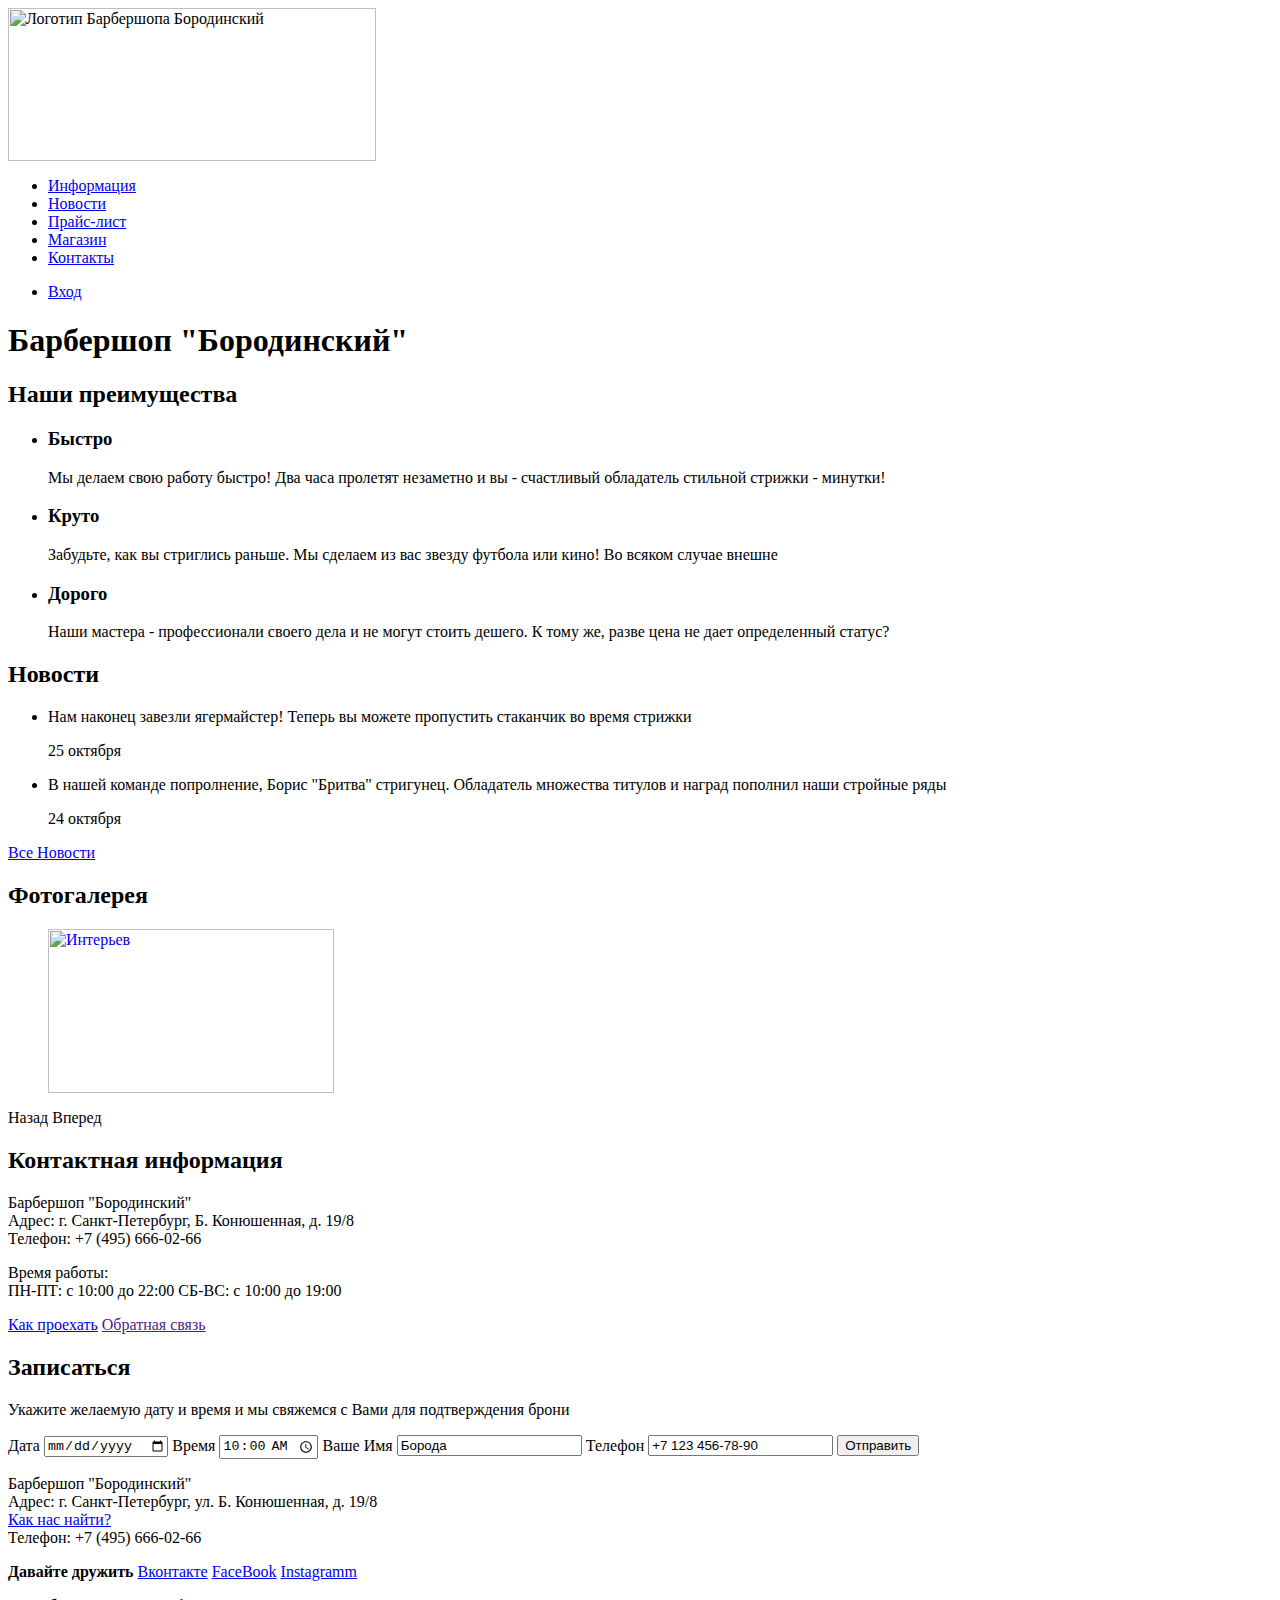
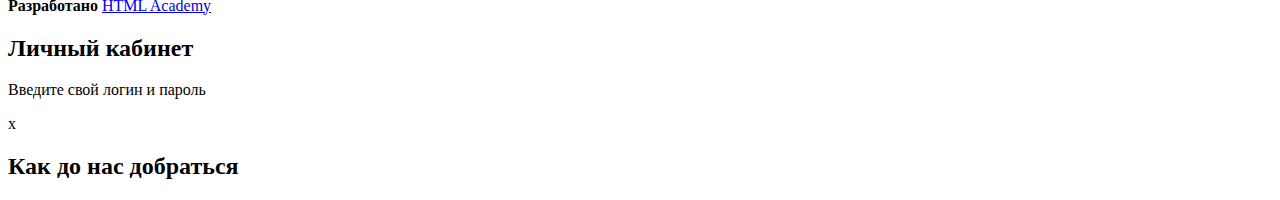
==== index.html @ 6a6b2e35 "add item.html" ====
<!DOCTYPE <!DOCTYPE html>
<html lang="ru">
<head>
    <meta charset="utf-8" />
    <title>Барбершоп "Бородинский"</title>
</head>
<body>
    <header class="main-header">
        <nav class="main-nav">
            <a class="main-header-logo">
            <img src="#" width="368" height="153" alt="Логотип Барбершопа Бородинский">
            </a>
            <ul class="main-nav-list">
                <li><a href="#">Информация</a></li>
                <li><a href="#">Новости</a></li>
                <li><a href="price.html">Прайс-лист</a></li>
                <li><a href="shop.html">Магазин</a></li>
                <li><a href="#">Контакты</a></li>
            </ul>
            <ul class="user-nav">
                <li><a href="#">Вход</a></li>
            </ul>
        </nav>
    </header>
    <main class="container">
        <h1 class="visually-hidden">Барбершоп "Бородинский"</h1>
        <section class="advantage">
            <h2 class="visually-hidden">Наши преимущества</h2>
            <ul class="advantage-list">
                <li class="advantage-item">
                    <h3>Быстро</h3>
                    <p>Мы делаем свою работу быстро! Два часа пролетят незаметно и вы - счастливый обладатель стильной стрижки - минутки!</p>
                </li>
                <li class="advantage-item">
                   <h3>Круто</h3>
                   <p>Забудьте, как вы стриглись раньше. Мы сделаем из вас звезду футбола или кино! Во всяком случае внешне</p> 
                </li>
                <li class="advantage-item">
                    <h3>Дорого</h3>
                    <p>Наши мастера - профессионали своего дела и не могут стоить дешего. К тому же, разве цена не дает определенный статус?</p>
                </li>
            </ul>
        </section>
        <section class="news">
            <h2 class="visually">Новости</h2>
            <ul class="news-list">
                <li class="news-item">
                    <p>Нам наконец завезли ягермайстер! Теперь вы можете пропустить стаканчик во время стрижки</p>
                    <time datetime="2018-10-25">25 октября</time>
                </li>
                <li class="news-item">
                    <p>В нашей команде попролнение, Борис "Бритва" стригунец. Обладатель множества титулов и наград пополнил наши стройные ряды</p>
                    <time datetime="2018-10-24">24 октября</time>
                </li>
            </ul>
         <a class="button" href="#">Все Новости</a>
        </section>
        <section class="gallery">
            <h2>Фотогалерея</h2>
            <figure class="gallery-content">
                <a href="#"><img src="img/studio.jpg" width="286" height="164" alt="Интерьев"></a>
            </figure>
            <span class="button gallery-button gallery-button-back">Назад</span>
            <span class="button gallery-button gallery-button-next">Вперед</span>
        </section>
        <section class="contact-info">
            <h2>Контактная информация</h2>
            <p>
                Барбершоп "Бородинский" <br>
                Адрес: г. Санкт-Петербург, Б. Конюшенная, д. 19/8 <br>
                Телефон: +7 (495) 666-02-66
            </p>
            <p>
                Время работы: <br>
                ПН-ПТ: с 10:00 до 22:00
                СБ-ВС: с 10:00 до 19:00
            </p>
            <a class="button way" href="#">Как проехать</a>
            <a class="button fitback" href="">Обратная связь</a>
        </section>
        <section class="haircut">
            <h2>Записаться</h2>
            <p class="haircut-info">Укажите желаемую дату и время и мы свяжемся с Вами для подтверждения брони</p>
            <!-- Место для формы-->
            <form class="haircut-form" action="/echo" method="post">
                <label for="haircut-date">Дата</label>
                <input id="haircut-date" type="date" name="haircut-date" value="08.10.2017">
                <label for="haircut-time">Время</label>
                <input id="haircut-time" type="time" name="haircut-time" value="10:00">
                <label for="haircut-youname">Ваше Имя</label>
                <input id="haircut-youname" type="text" value="Борода">
                <label for="haircut-phone">Телефон</label>
                <input id="haircut-phone" type="tel" name="haircut-phone" value="+7 123 456-78-90" pattern="[0-9]{1}-[0-9]{3}-[0-9]{3}-[0-9]{2}-[0-9]{2}">
                <input type="submit" value="Отправить">
            </form>
        </section>
    </main>
    <footer class="main-footer">
        <p class="footer-contacts">
            Барбершоп "Бородинский" <br>
            Адрес: г. Санкт-Петербург, ул. Б. Конюшенная, д. 19/8 <br>
            <a class="footer-map" href="#">Как нас найти?</a> <br>
            Телефон: +7 (495) 666-02-66
        </p>
        <div class="footer-social">
            <b>Давайте дружить</b>
            <a class="social-button vk" href="#">Вконтакте</a>
            <a class="social-button fb" href="#">FaceBook</a>
            <a class="social-button inst" href="#">Instagramm</a>
        </div>
        <p class="footer-copyright">
            <b>Разработано</b>
            <a class="button" href="https://htmlacademy.ru">HTML Academy</a>
        </p>
    </footer>
    <section class="modal modal-login">
        <h2>Личный кабинет</h2>
        <p>Введите свой логин и пароль</p>
        <!-- Здесь будет форма логина -->
        <span class="modal-close">x</span>
    </section>
    <section class="modal modal-map">
        <h2 class="visually-hidden">Как до нас добраться</h2>
        <span class="modal-close"></span>
    </section>
</body>
</html>
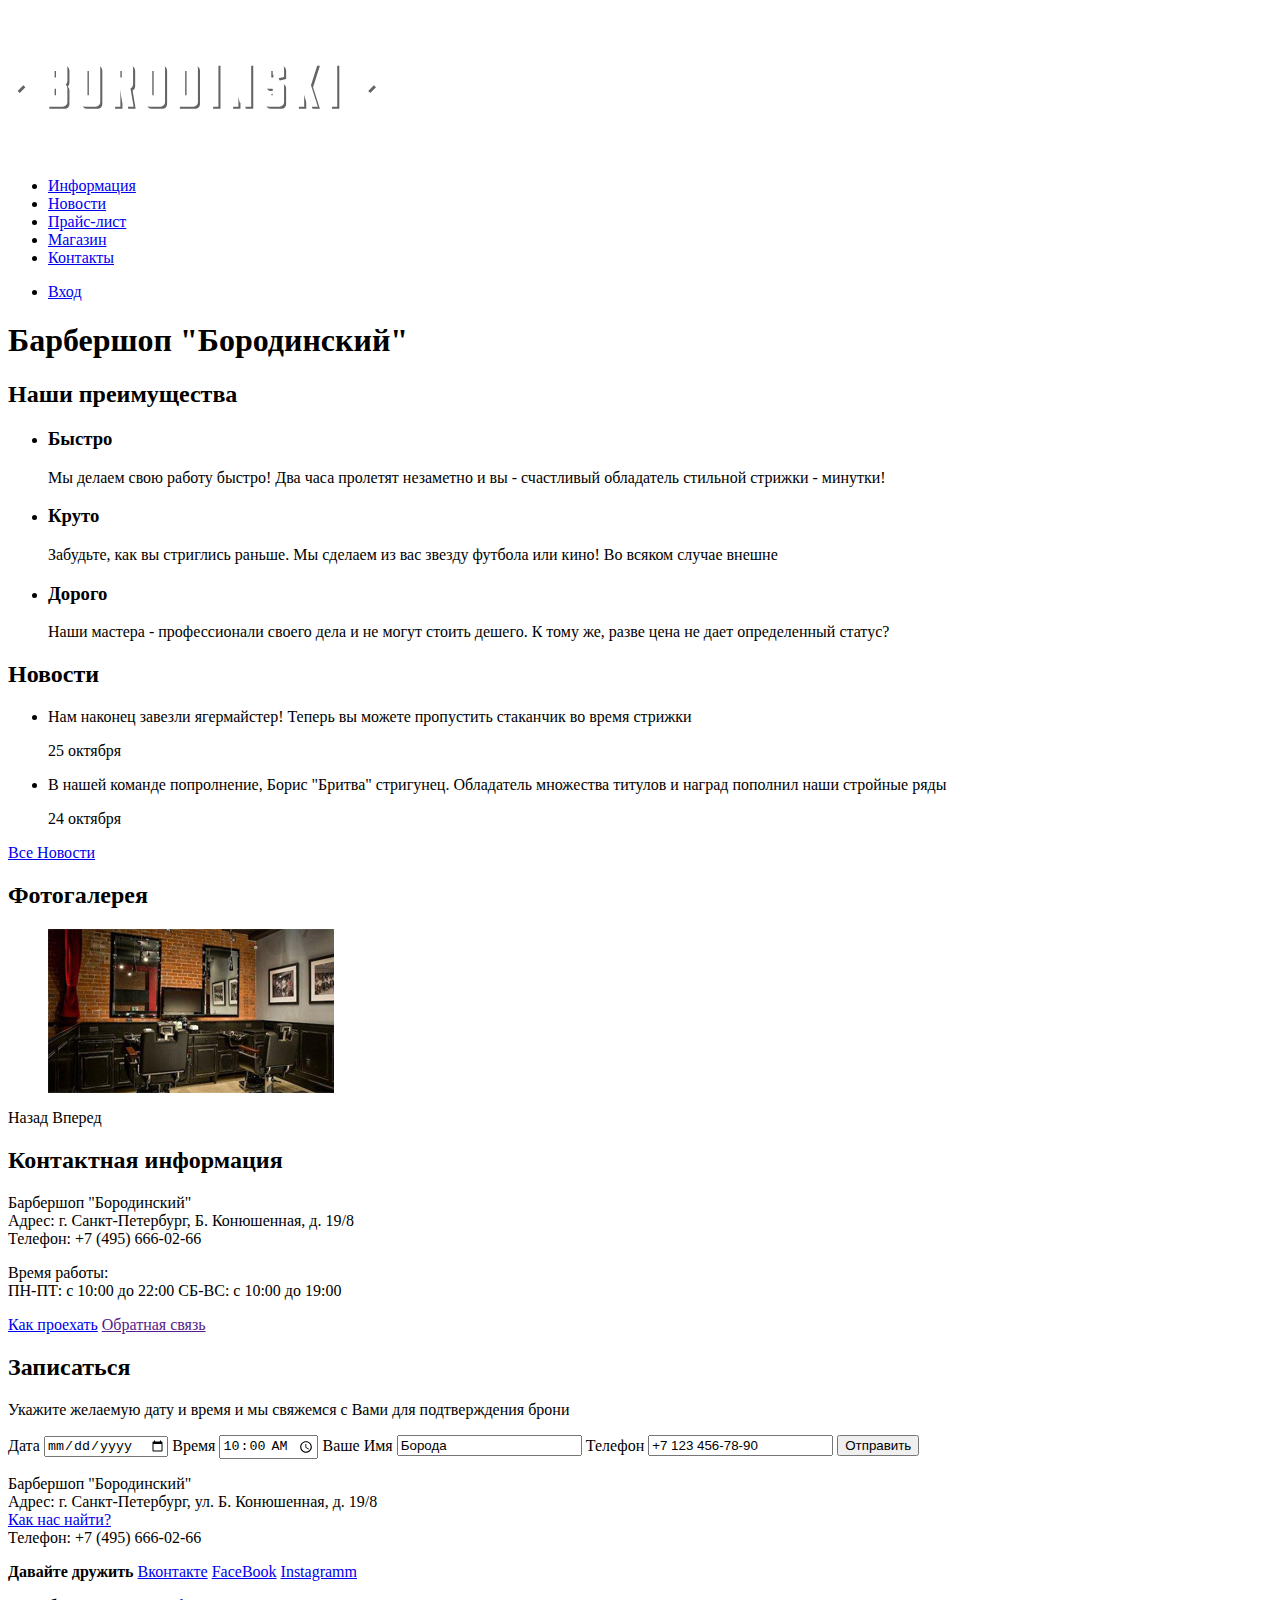
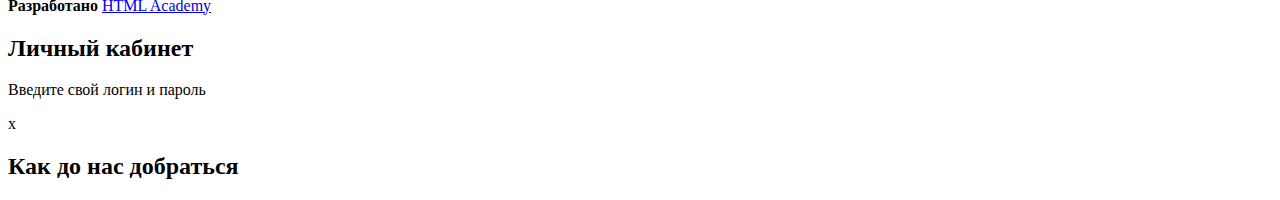
==== commit bf0aa313: "добавил картинки" ====
--- a/index.html
+++ b/index.html
@@ -8,7 +8,7 @@
     <header class="main-header">
         <nav class="main-nav">
             <a class="main-header-logo">
-            <img src="#" width="368" height="153" alt="Логотип Барбершопа Бородинский">
+            <img src="img/index-logo.svg" width="368" height="153" alt="Логотип Барбершопа Бородинский">
             </a>
             <ul class="main-nav-list">
                 <li><a href="#">Информация</a></li>
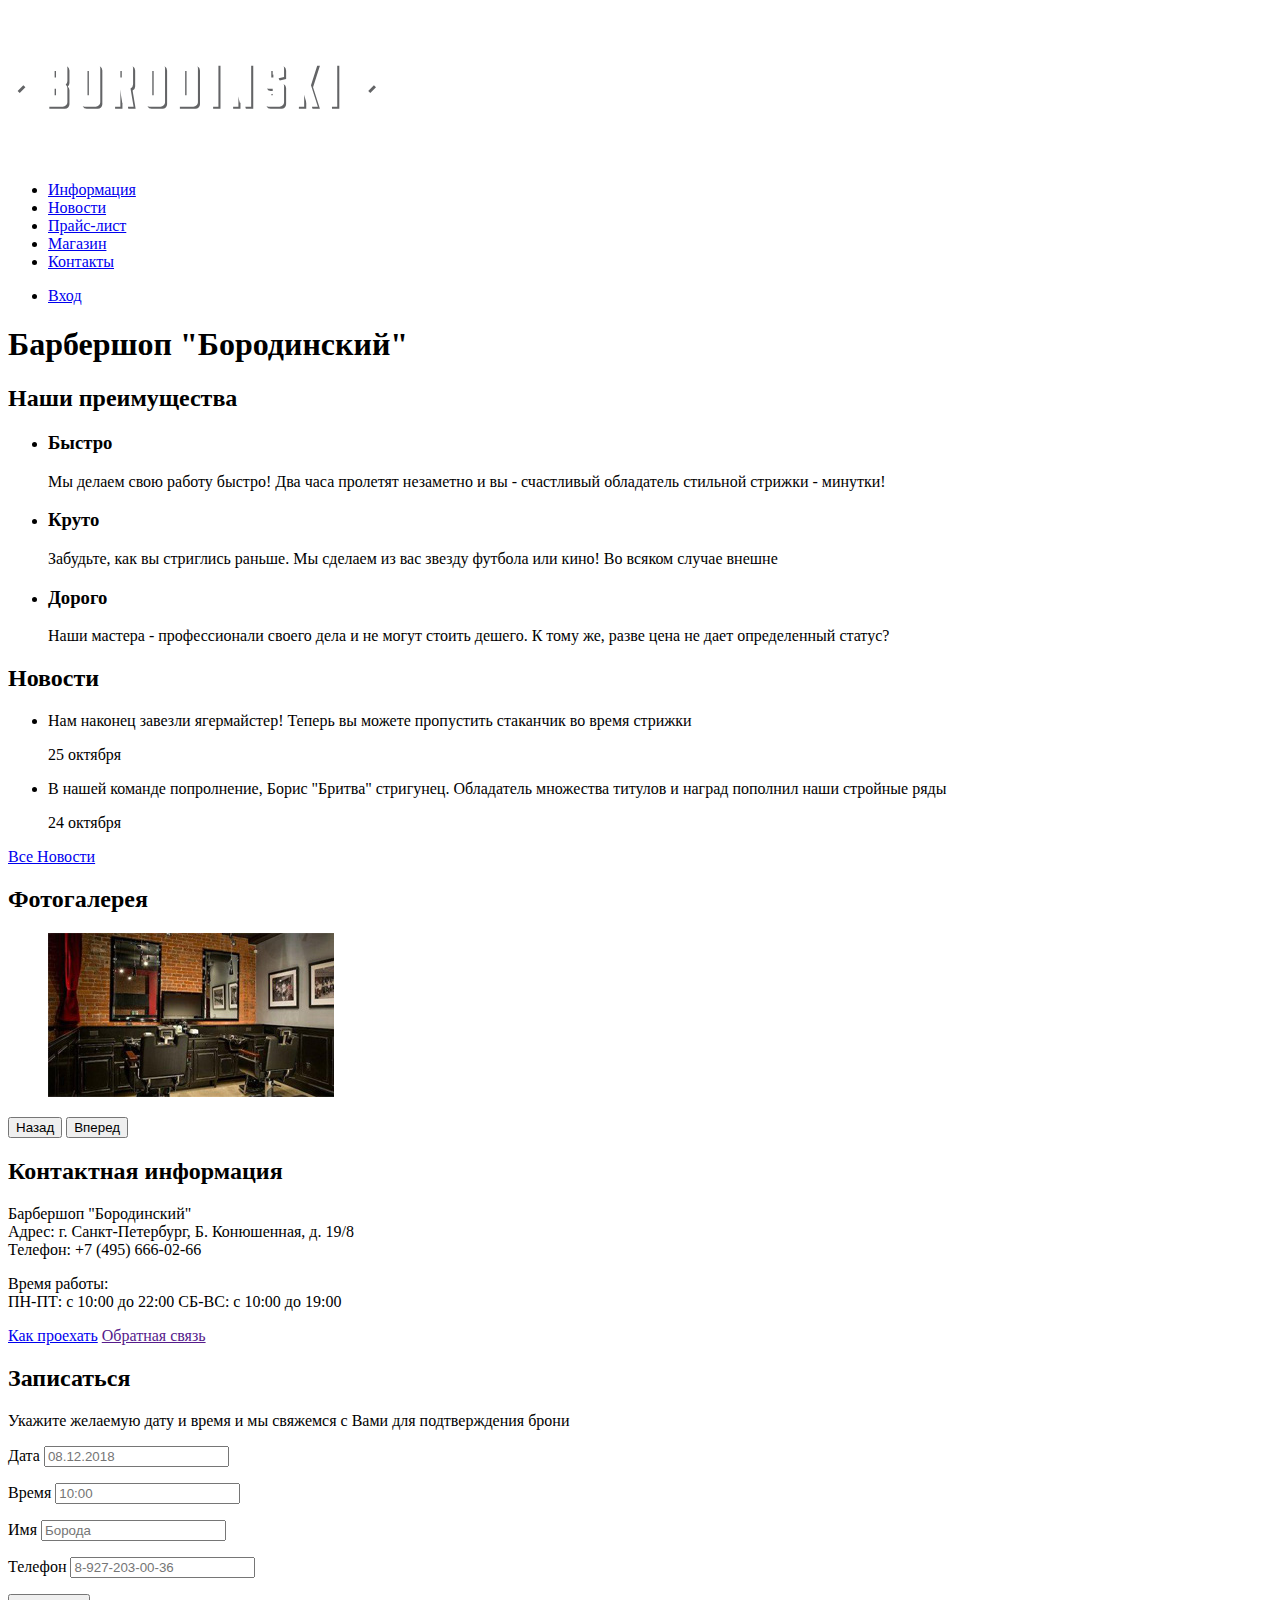
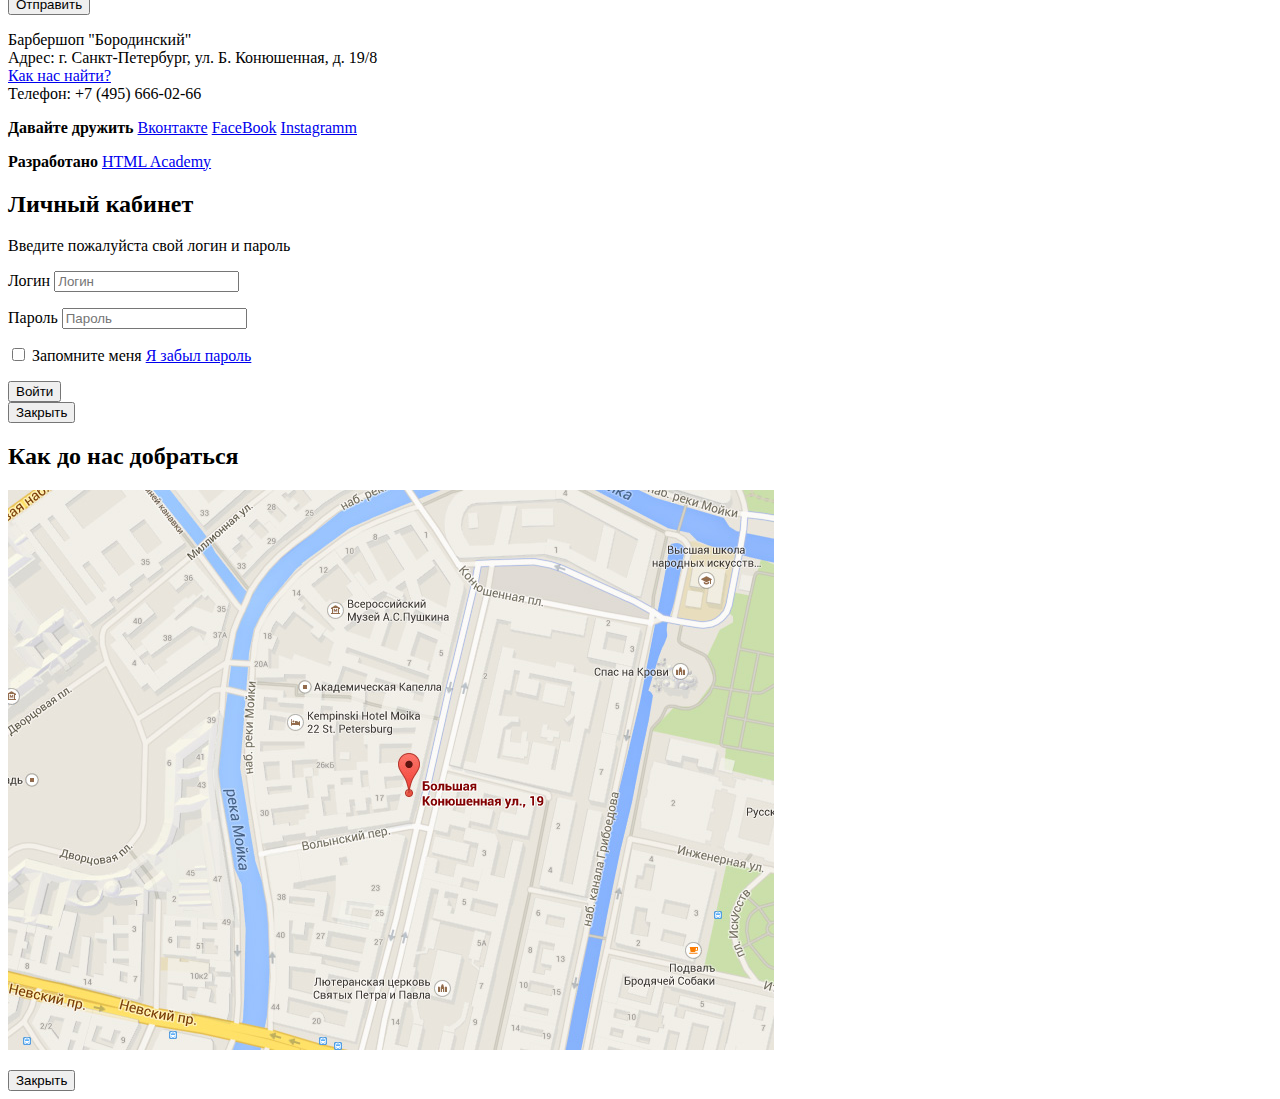
==== commit ac31db23: "Добавил форму и сделал доступность всех страниц" ====
--- a/index.html
+++ b/index.html
@@ -1,4 +1,4 @@
-<!DOCTYPE <!DOCTYPE html>
+<!DOCTYPE html>
 <html lang="ru">
 <head>
     <meta charset="utf-8" />
@@ -6,9 +6,9 @@
 </head>
 <body>
     <header class="main-header">
-        <nav class="main-nav">
+        <nav class="main-navigation">
             <a class="main-header-logo">
-            <img src="img/index-logo.svg" width="368" height="153" alt="Логотип Барбершопа Бородинский">
+                <img src="img/index-logo.svg" width="368" height="153" alt="Логотип Барбершопа Бородинский">
             </a>
             <ul class="main-nav-list">
                 <li><a href="#">Информация</a></li>
@@ -18,7 +18,9 @@
                 <li><a href="#">Контакты</a></li>
             </ul>
             <ul class="user-nav">
-                <li><a href="#">Вход</a></li>
+                <li class="login-link">
+                    <a class="login-link" href="login.html">Вход</a>
+                </li>
             </ul>
         </nav>
     </header>
@@ -42,7 +44,7 @@
             </ul>
         </section>
         <section class="news">
-            <h2 class="visually">Новости</h2>
+            <h2>Новости</h2>
             <ul class="news-list">
                 <li class="news-item">
                     <p>Нам наконец завезли ягермайстер! Теперь вы можете пропустить стаканчик во время стрижки</p>
@@ -60,8 +62,8 @@
             <figure class="gallery-content">
                 <a href="#"><img src="img/studio.jpg" width="286" height="164" alt="Интерьев"></a>
             </figure>
-            <span class="button gallery-button gallery-button-back">Назад</span>
-            <span class="button gallery-button gallery-button-next">Вперед</span>
+            <button class="button gallery-button gallery-button-back" type="button">Назад</button>
+            <button class="button gallery-button gallery-button-next" type="button">Вперед</button>
         </section>
         <section class="contact-info">
             <h2>Контактная информация</h2>
@@ -78,20 +80,28 @@
             <a class="button way" href="#">Как проехать</a>
             <a class="button fitback" href="">Обратная связь</a>
         </section>
-        <section class="haircut">
+        <section class="appointment">
             <h2>Записаться</h2>
-            <p class="haircut-info">Укажите желаемую дату и время и мы свяжемся с Вами для подтверждения брони</p>
-            <!-- Место для формы-->
-            <form class="haircut-form" action="/echo" method="post">
-                <label for="haircut-date">Дата</label>
-                <input id="haircut-date" type="date" name="haircut-date" value="08.10.2017">
-                <label for="haircut-time">Время</label>
-                <input id="haircut-time" type="time" name="haircut-time" value="10:00">
-                <label for="haircut-youname">Ваше Имя</label>
-                <input id="haircut-youname" type="text" value="Борода">
-                <label for="haircut-phone">Телефон</label>
-                <input id="haircut-phone" type="tel" name="haircut-phone" value="+7 123 456-78-90" pattern="[0-9]{1}-[0-9]{3}-[0-9]{3}-[0-9]{2}-[0-9]{2}">
-                <input type="submit" value="Отправить">
+            <p class="appointment-info">Укажите желаемую дату и время и мы свяжемся с Вами для подтверждения брони</p>
+            <!-- Форма -->
+            <form class="appointment-form" action="https://echo.htmlacademy.ru" method="post">
+                <p class="appointment-item">
+                    <label for="appointment-date">Дата</label>
+                    <input id="appointment-date" type="text" name="date" value="" placeholder="08.12.2018">
+                </p>
+                <p class="appointment-item">
+                     <label for="appointment-time">Время</label>
+                    <input id="appointment-time" type="text" name="time" value="" placeholder="10:00">
+                </p>
+                <p class="appointment-item">
+                    <label for="appointment-name">Имя</label>
+                    <input id="appointment-name" type="text" name="name" value="" placeholder="Борода">
+                </p>
+                <p class="appointment-item">
+                    <label for="appointment-phone">Телефон</label>
+                    <input id="appointment-phone" type="tel" name="phone" value="" pattern="[0-9]{1}-[0-9]{3}-[0-9]{3}-[0-9]{2}-[0-9]{2}" placeholder="8-927-203-00-36">
+                </p>
+                <button class="button" type="submit">Отправить</button>
             </form>
         </section>
     </main>
@@ -115,13 +125,35 @@
     </footer>
     <section class="modal modal-login">
         <h2>Личный кабинет</h2>
-        <p>Введите свой логин и пароль</p>
+        <p>Введите пожалуйста свой логин и пароль</p>
         <!-- Здесь будет форма логина -->
-        <span class="modal-close">x</span>
+        <form class="login-form" action="https://echo.htmlacademy.ru" method="post">
+            <p>
+                <label class="visually-hidden" for="user-login">Логин</label>
+                <input class="login-icon-user" type="text" id="user-login" name="login" value="" placeholder="Логин">
+            </p>
+            <p>
+                <label class="visually-hidden" for="user-password">Пароль</label>
+                <input class="login-icon-password" type="password" id="user-password" name="password" value="" placeholder="Пароль">
+            </p>
+            <p class="login-password-info">
+                <label class="login-checkbox">
+                    <input class="visually-hidden" type="checkbox" id="login-password-info" name="remember">
+                    <span class="checkbox-indicator"></span>
+                    Запомните меня
+                </label>
+                <a class="restore" href="#">Я забыл пароль</a>
+            </p>
+            <button class="button" type="submit">Войти</button>
+        </form>
+        <button class="modal-close" type="button">Закрыть</button>
     </section>
     <section class="modal modal-map">
         <h2 class="visually-hidden">Как до нас добраться</h2>
-        <span class="modal-close"></span>
+        <p>
+        <img src="img/map.jpg" width="766" height="560" alt="Офис компании по адресу ул. Большая Конюшенная 19/8, Санкт-Петербург">
+        </p>
+        <button class="modal-close" type="button">Закрыть</button>
     </section>
 </body>
 </html>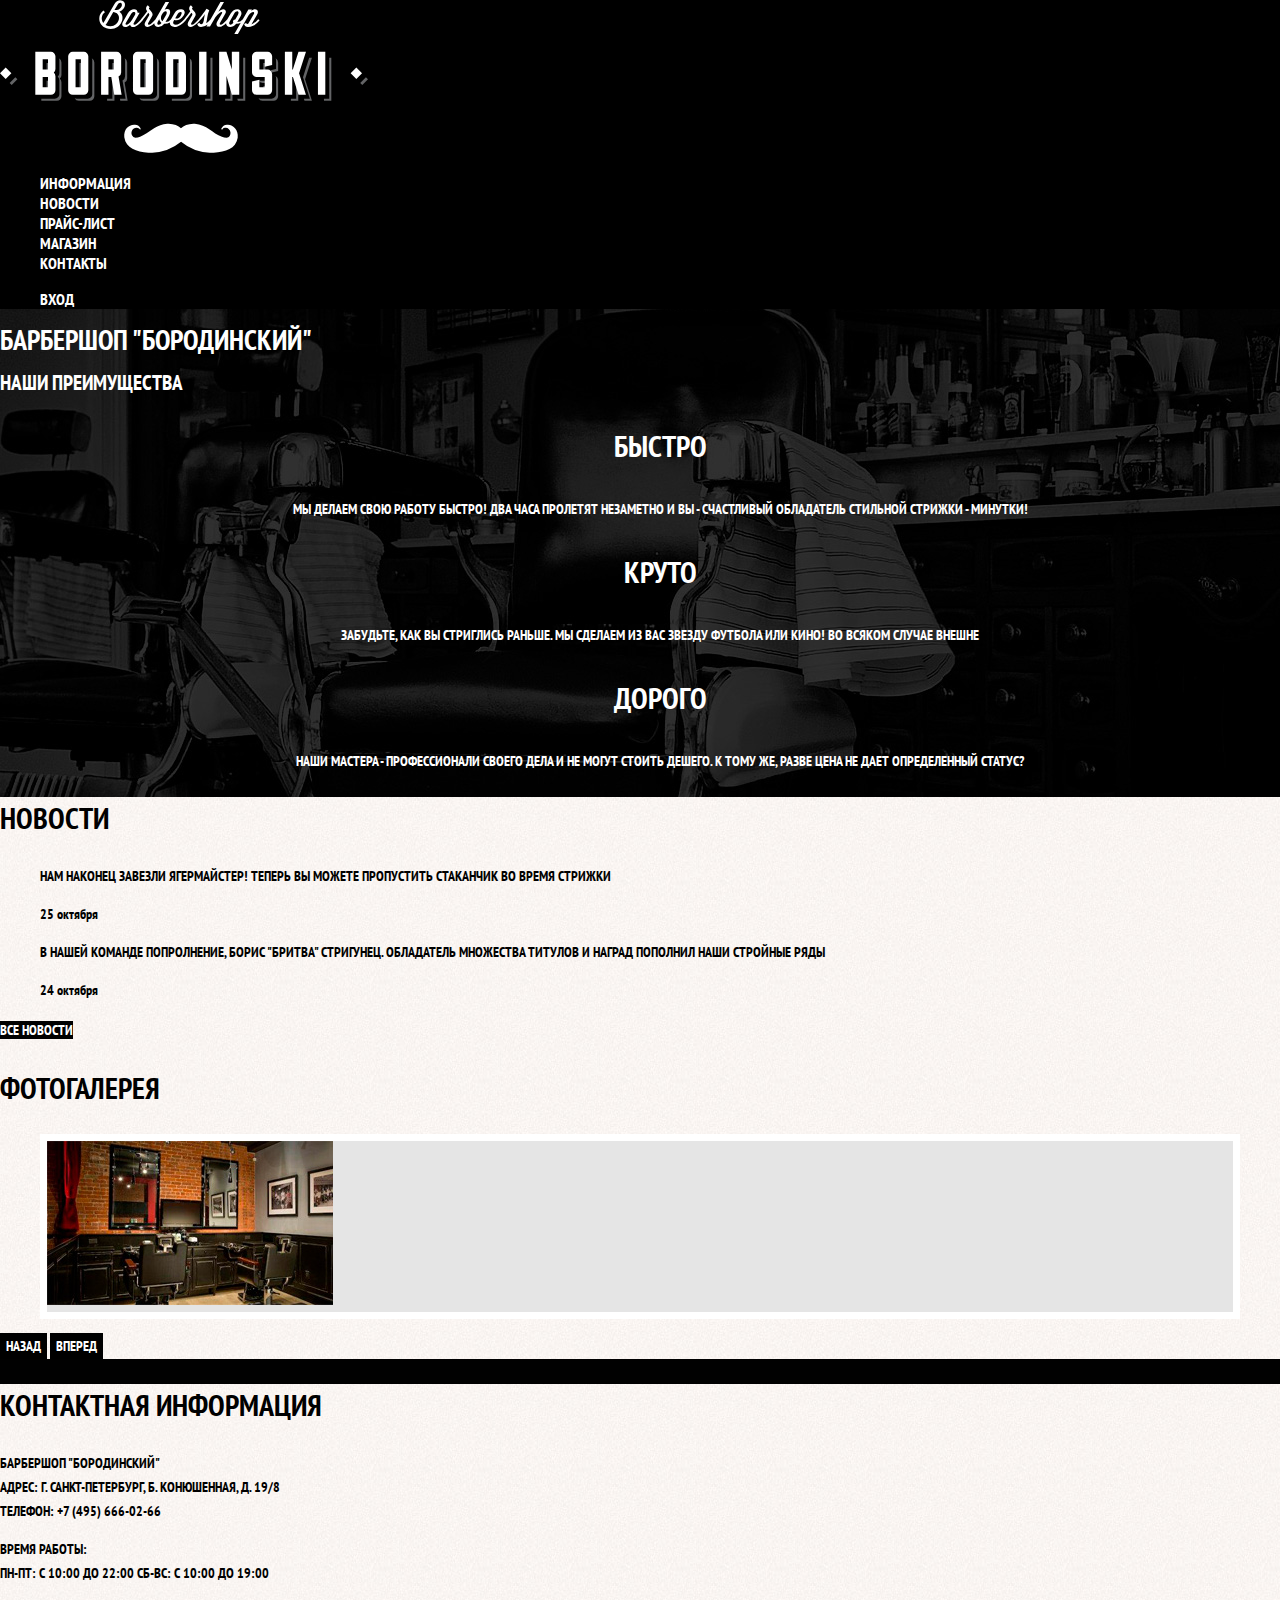
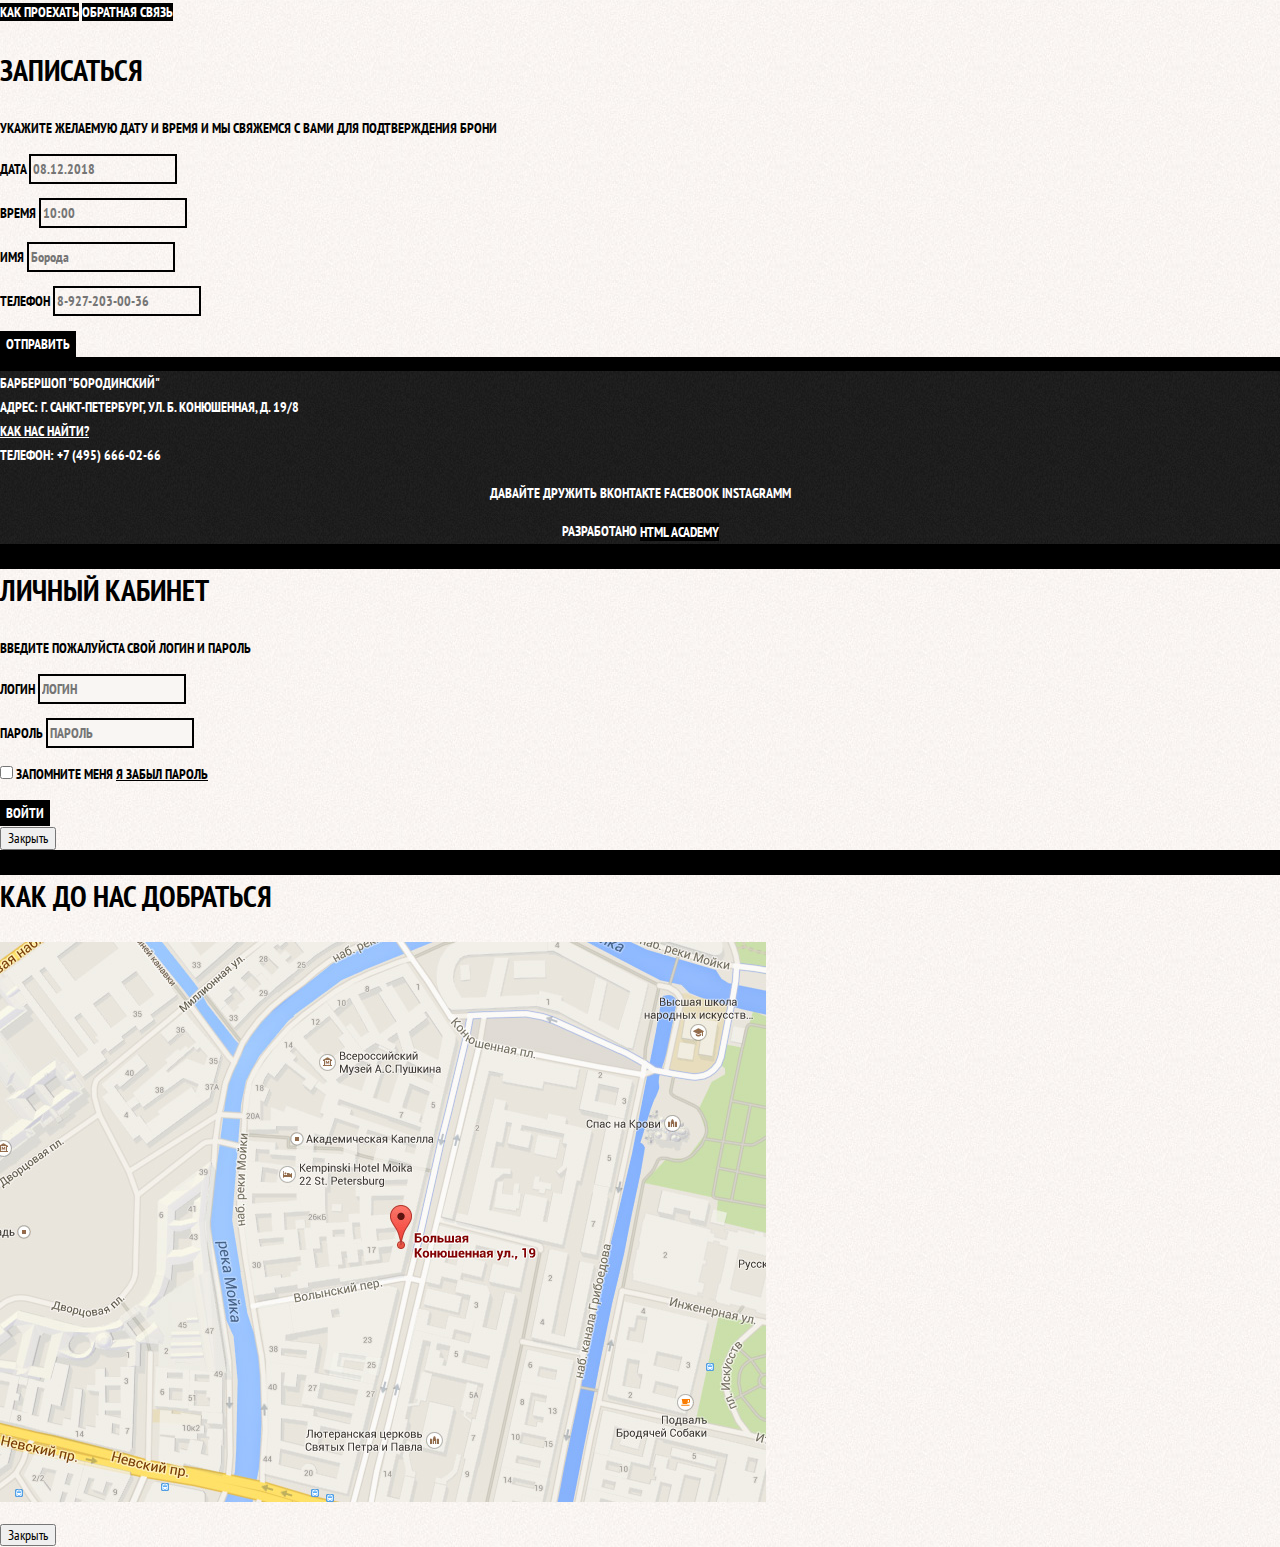
==== commit 0ac39dce: "Добавиз базовую стилистику CSS" ====
--- a/index.html
+++ b/index.html
@@ -2,6 +2,9 @@
 <html lang="ru">
 <head>
     <meta charset="utf-8" />
+    <link href="css/style.css" rel="stylesheet">
+    <link href="css/normalize.css" rel="stylesheet">
+    <link href="https://fonts.googleapis.com/css?family=PT+Sans+Narrow:400,700&amp;subset=cyrillic" rel="stylesheet">
     <title>Барбершоп "Бородинский"</title>
 </head>
 <body>
@@ -17,7 +20,7 @@
                 <li><a href="shop.html">Магазин</a></li>
                 <li><a href="#">Контакты</a></li>
             </ul>
-            <ul class="user-nav">
+            <ul class="user-nav-list">
                 <li class="login-link">
                     <a class="login-link" href="login.html">Вход</a>
                 </li>
@@ -43,6 +46,7 @@
                 </li>
             </ul>
         </section>
+        <div class="index-column">
         <section class="news">
             <h2>Новости</h2>
             <ul class="news-list">
@@ -65,6 +69,8 @@
             <button class="button gallery-button gallery-button-back" type="button">Назад</button>
             <button class="button gallery-button gallery-button-next" type="button">Вперед</button>
         </section>
+        </div>
+        <div class="index-column">
         <section class="contact-info">
             <h2>Контактная информация</h2>
             <p>
@@ -104,6 +110,7 @@
                 <button class="button" type="submit">Отправить</button>
             </form>
         </section>
+        </div>
     </main>
     <footer class="main-footer">
         <p class="footer-contacts">
--- a/css/style.css
+++ b/css/style.css
@@ -0,0 +1,205 @@
+body {
+    margin: 0;
+    padding: 0;
+
+    font-family: "PT Sans Narrow", Arial, sans-serif;
+    font-size: 14px;
+    line-height: 24px;
+    font-weight: 700;
+    text-transform: uppercase;
+    color: #ffffff;
+
+    background-color: #000000;
+    background-image: url("../img/bg.jpg");
+    background-position: top center;
+    background-repeat: no-repeat;
+}
+
+a {
+    text-decoration: none;
+}
+
+.button {
+    font: inherit;
+    text-align: center;
+    color: #ffffff;
+    vertical-align: middle;
+    text-transform: uppercase;
+    background-color: #000000;
+    border: none;
+}
+
+.inner-page {
+    color: #000000;
+    background-color: #f8f5f2;
+    background-image: url("../img/pattern-light.jpg");
+    background-position: 0 0;
+    background-repeat: repeat;
+}
+
+.button:hover,
+.button:focus,
+.button:active {
+    background-color: #663d15;
+}
+
+.main-navigation {
+    font-size: 16px;
+    line-height: 20px;
+    color: #ffffff;
+    background-color: #000000;
+}
+
+.main-nav-list,
+.user-nav-list {
+    list-style: none;
+}
+
+.main-nav-list a,
+.user-nav-list a {
+    color: #ffffff;
+}
+
+.main-nav-list a:hover,
+.main-nav-list a:focus,
+.user-nav-list a:hover,
+.user-nav-list a:focus {
+    background-color: #242424;
+}
+
+.advantage-list {
+    list-style: none;
+}
+
+.advantage-item {
+    text-align: center;
+}
+
+.advantage-item h3 {
+    font-size: 30px;
+    line-height: 42px;
+}
+
+.index-column {
+    color: #000000;
+
+    background-color: #f8f5f2;
+    background-image: url("../img/pattern-light.jpg");
+    background-position: 0 0;
+    background-repeat: repeat;
+}
+
+.index-column h2 {
+    font-size: 30px;
+    line-height: 42px;
+}
+
+.news-list {
+    list-style: none;
+}
+
+.news-item time {
+    text-transform: none;
+}
+
+.gallery-content {
+    background-color: #e5e5e5;
+    border: 7px solid #ffffff;
+}
+
+.appointment-item input {
+    font: inherit;
+    background-color: transparent;
+    border: 2px solid #000000;
+}
+
+.appointment-item input:focus {
+    border-color: #663d15;
+}
+
+.main-footer {
+    color: #ffffff;
+    background-color: #232323;
+    background-image: url("../img/dark-pattern.jpg");
+    background-position: 0 0;
+    background-repeat: repeat;
+}
+
+.footer-contacts a{
+    color: #ffffff;
+    text-decoration: underline;
+}
+
+.footer-contacts:hover,
+.footer-contacts:focus {
+    text-decoration: none;
+}
+
+.footer-social {
+    text-align: center;
+}
+
+.footer-social ul {
+    list-style: none;
+}
+
+.social-button {
+    color: #ffffff;
+}
+
+.footer-copyright {
+    text-align: center;
+}
+
+.footer-copyright .button:hover,
+.footer-copyright .button:focus {
+    color: #000000;
+    background-color: #ffffff;
+}
+
+.modal {
+    color: #000000;
+    background-color: #f8f3f0;
+    background-image: url("../img/pattern-light.jpg");
+    background-position: 0 0;
+    background-repeat: repeat;
+}
+
+.modal h2 {
+    font-size: 30px;
+    line-height: 42px;
+}
+
+.login-form input[type="text"],
+.login-form input[type="password"] {
+    font: inherit;
+    color: #000000;
+    text-transform: uppercase;
+    background-color: #f9f6f3;
+    border: 2px solid #000000;
+}
+
+.login-form input:focus {
+    border-color: #663d15;
+}
+
+.login-checkbox:hover,
+.login-checkbox:focus {
+    color: #663d15;
+}
+
+.restore {
+    color: #000000;
+    text-decoration: underline;
+}
+
+.restore:hover,
+.restore:focus {
+    text-decoration: none;
+}
+
+
+
+
+
+
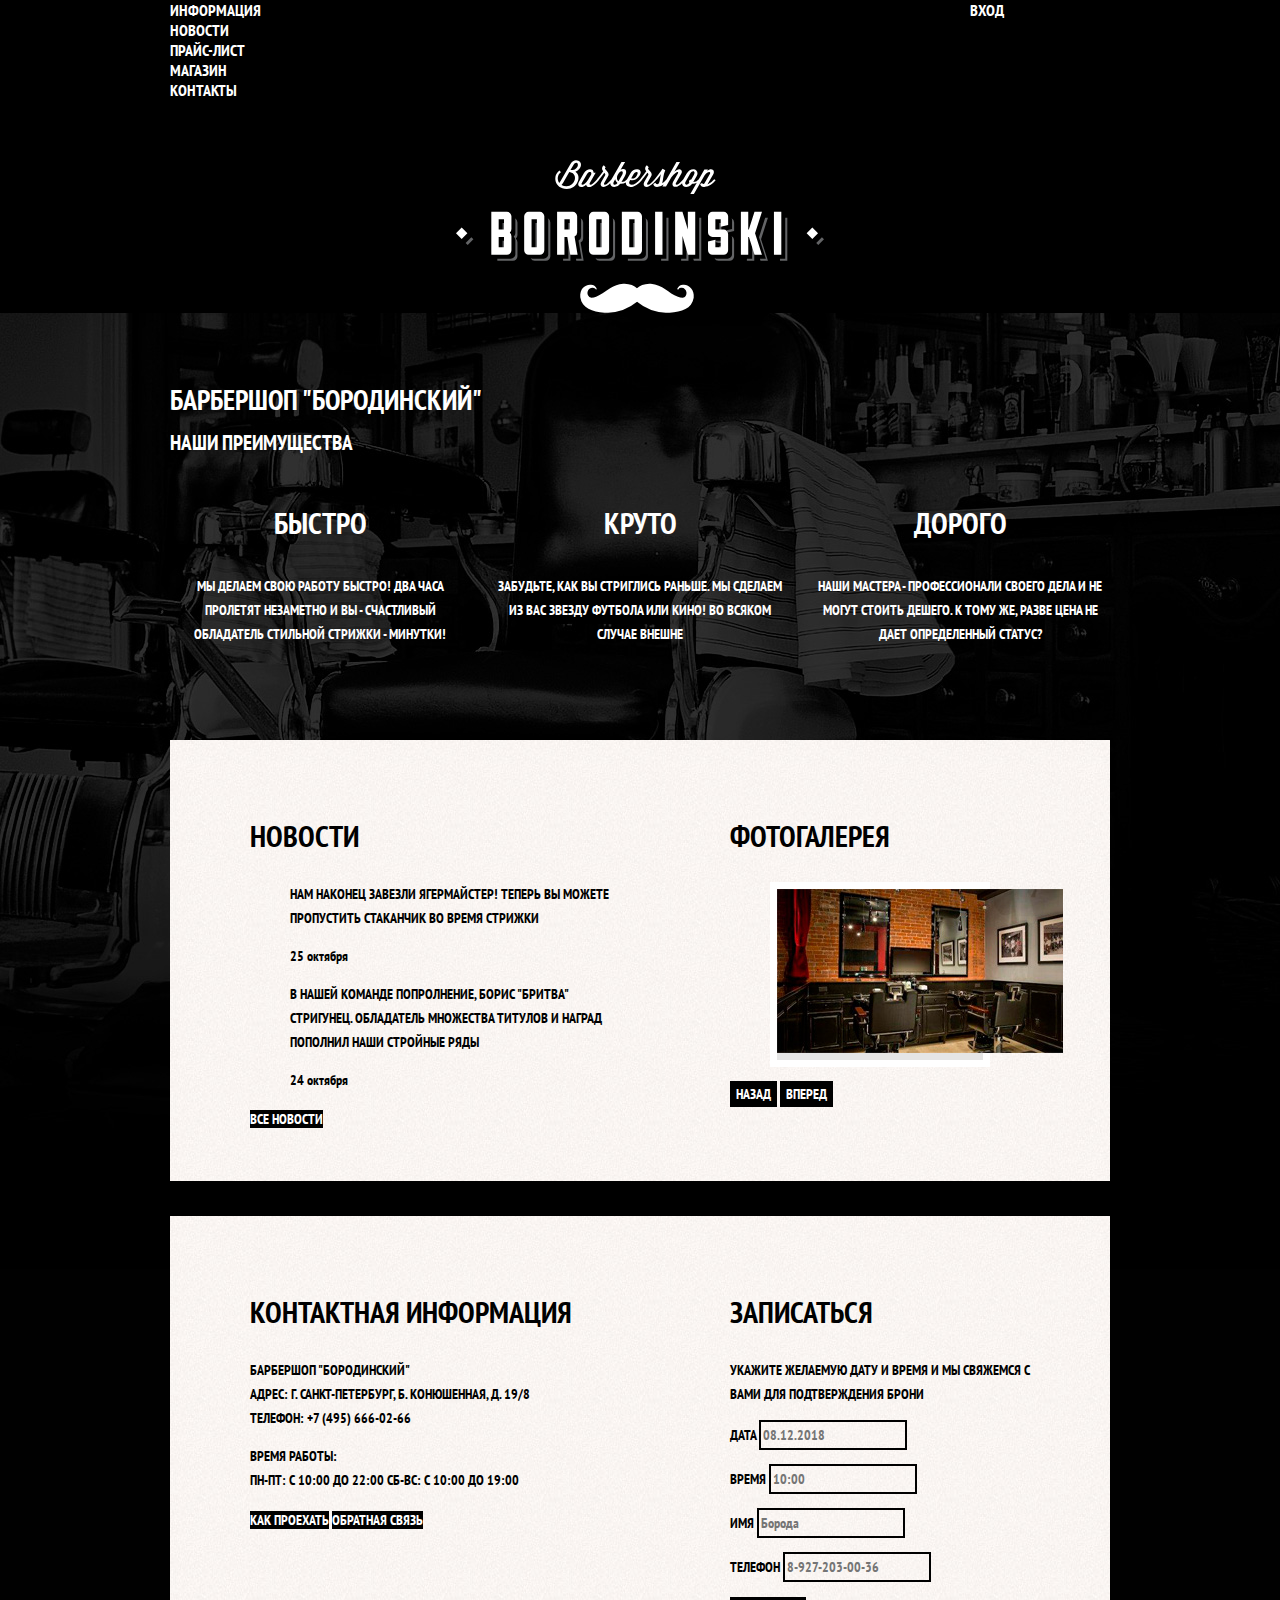
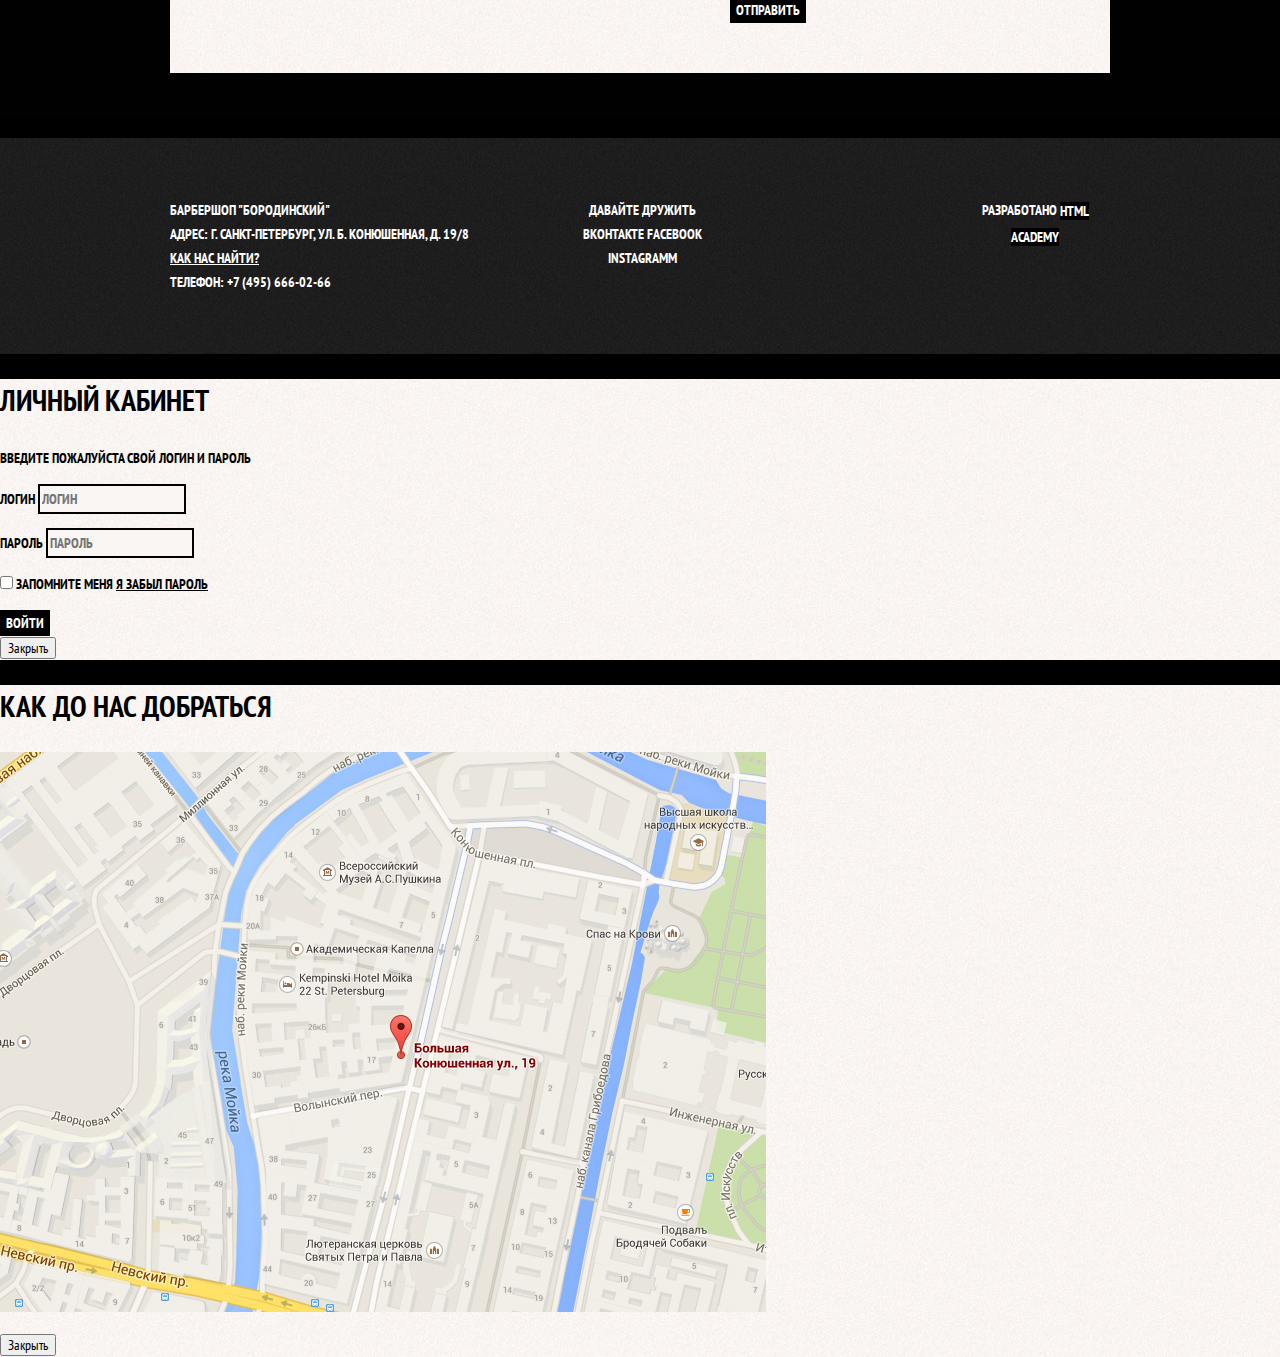
==== commit 67fcabbe: "last change" ====
--- a/index.html
+++ b/index.html
@@ -1,52 +1,59 @@
 <!DOCTYPE html>
 <html lang="ru">
 <head>
-    <meta charset="utf-8" />
+    <meta charset="utf-8"/>
     <link href="css/style.css" rel="stylesheet">
     <link href="css/normalize.css" rel="stylesheet">
     <link href="https://fonts.googleapis.com/css?family=PT+Sans+Narrow:400,700&amp;subset=cyrillic" rel="stylesheet">
     <title>Барбершоп "Бородинский"</title>
 </head>
 <body>
-    <header class="main-header">
-        <nav class="main-navigation">
-            <a class="main-header-logo">
-                <img src="img/index-logo.svg" width="368" height="153" alt="Логотип Барбершопа Бородинский">
-            </a>
-            <ul class="main-nav-list">
-                <li><a href="#">Информация</a></li>
-                <li><a href="#">Новости</a></li>
-                <li><a href="price.html">Прайс-лист</a></li>
-                <li><a href="shop.html">Магазин</a></li>
-                <li><a href="#">Контакты</a></li>
-            </ul>
-            <ul class="user-nav-list">
-                <li class="login-link">
-                    <a class="login-link" href="login.html">Вход</a>
-                </li>
-            </ul>
-        </nav>
-    </header>
-    <main class="container">
-        <h1 class="visually-hidden">Барбершоп "Бородинский"</h1>
-        <section class="advantage">
-            <h2 class="visually-hidden">Наши преимущества</h2>
-            <ul class="advantage-list">
-                <li class="advantage-item">
-                    <h3>Быстро</h3>
-                    <p>Мы делаем свою работу быстро! Два часа пролетят незаметно и вы - счастливый обладатель стильной стрижки - минутки!</p>
-                </li>
-                <li class="advantage-item">
-                   <h3>Круто</h3>
-                   <p>Забудьте, как вы стриглись раньше. Мы сделаем из вас звезду футбола или кино! Во всяком случае внешне</p> 
-                </li>
-                <li class="advantage-item">
-                    <h3>Дорого</h3>
-                    <p>Наши мастера - профессионали своего дела и не могут стоить дешего. К тому же, разве цена не дает определенный статус?</p>
-                </li>
-            </ul>
-        </section>
-        <div class="index-column">
+<header class="main-header">
+    <nav class="main-navigation">
+        <a class="main-header-logo">
+            <img src="img/index-logo.svg" width="368" height="153" alt="Логотип Барбершопа Бородинский">
+        </a>
+        <div class="main-navigation-wrapper">
+            <div class="container">
+                <ul class="main-nav-list">
+                    <li><a href="#">Информация</a></li>
+                    <li><a href="#">Новости</a></li>
+                    <li><a href="price.html">Прайс-лист</a></li>
+                    <li><a href="shop.html">Магазин</a></li>
+                    <li><a href="#">Контакты</a></li>
+                </ul>
+                <ul class="user-nav-list">
+                    <li class="login-link">
+                        <a class="login-link" href="login.html">Вход</a>
+                    </li>
+                </ul>
+            </div>
+        </div>
+    </nav>
+</header>
+<main class="container">
+    <h1 class="visually-hidden">Барбершоп "Бородинский"</h1>
+    <section class="advantage">
+        <h2 class="visually-hidden">Наши преимущества</h2>
+        <ul class="advantage-list">
+            <li class="advantage-item">
+                <h3>Быстро</h3>
+                <p>Мы делаем свою работу быстро! Два часа пролетят незаметно и вы - счастливый обладатель стильной
+                    стрижки - минутки!</p>
+            </li>
+            <li class="advantage-item">
+                <h3>Круто</h3>
+                <p>Забудьте, как вы стриглись раньше. Мы сделаем из вас звезду футбола или кино! Во всяком случае
+                    внешне</p>
+            </li>
+            <li class="advantage-item">
+                <h3>Дорого</h3>
+                <p>Наши мастера - профессионали своего дела и не могут стоить дешего. К тому же, разве цена не дает
+                    определенный статус?</p>
+            </li>
+        </ul>
+    </section>
+    <div class="index-column">
         <section class="news">
             <h2>Новости</h2>
             <ul class="news-list">
@@ -55,11 +62,12 @@
                     <time datetime="2018-10-25">25 октября</time>
                 </li>
                 <li class="news-item">
-                    <p>В нашей команде попролнение, Борис "Бритва" стригунец. Обладатель множества титулов и наград пополнил наши стройные ряды</p>
+                    <p>В нашей команде попролнение, Борис "Бритва" стригунец. Обладатель множества титулов и наград
+                        пополнил наши стройные ряды</p>
                     <time datetime="2018-10-24">24 октября</time>
                 </li>
             </ul>
-         <a class="button" href="#">Все Новости</a>
+            <a class="button" href="#">Все Новости</a>
         </section>
         <section class="gallery">
             <h2>Фотогалерея</h2>
@@ -69,8 +77,8 @@
             <button class="button gallery-button gallery-button-back" type="button">Назад</button>
             <button class="button gallery-button gallery-button-next" type="button">Вперед</button>
         </section>
-        </div>
-        <div class="index-column">
+    </div>
+    <div class="index-column">
         <section class="contact-info">
             <h2>Контактная информация</h2>
             <p>
@@ -96,7 +104,7 @@
                     <input id="appointment-date" type="text" name="date" value="" placeholder="08.12.2018">
                 </p>
                 <p class="appointment-item">
-                     <label for="appointment-time">Время</label>
+                    <label for="appointment-time">Время</label>
                     <input id="appointment-time" type="text" name="time" value="" placeholder="10:00">
                 </p>
                 <p class="appointment-item">
@@ -105,14 +113,16 @@
                 </p>
                 <p class="appointment-item">
                     <label for="appointment-phone">Телефон</label>
-                    <input id="appointment-phone" type="tel" name="phone" value="" pattern="[0-9]{1}-[0-9]{3}-[0-9]{3}-[0-9]{2}-[0-9]{2}" placeholder="8-927-203-00-36">
+                    <input id="appointment-phone" type="tel" name="phone" value=""
+                           pattern="[0-9]{1}-[0-9]{3}-[0-9]{3}-[0-9]{2}-[0-9]{2}" placeholder="8-927-203-00-36">
                 </p>
                 <button class="button" type="submit">Отправить</button>
             </form>
         </section>
-        </div>
-    </main>
-    <footer class="main-footer">
+    </div>
+</main>
+<footer class="main-footer">
+    <div class="container">
         <p class="footer-contacts">
             Барбершоп "Бородинский" <br>
             Адрес: г. Санкт-Петербург, ул. Б. Конюшенная, д. 19/8 <br>
@@ -129,38 +139,41 @@
             <b>Разработано</b>
             <a class="button" href="https://htmlacademy.ru">HTML Academy</a>
         </p>
-    </footer>
-    <section class="modal modal-login">
-        <h2>Личный кабинет</h2>
-        <p>Введите пожалуйста свой логин и пароль</p>
-        <!-- Здесь будет форма логина -->
-        <form class="login-form" action="https://echo.htmlacademy.ru" method="post">
-            <p>
-                <label class="visually-hidden" for="user-login">Логин</label>
-                <input class="login-icon-user" type="text" id="user-login" name="login" value="" placeholder="Логин">
-            </p>
-            <p>
-                <label class="visually-hidden" for="user-password">Пароль</label>
-                <input class="login-icon-password" type="password" id="user-password" name="password" value="" placeholder="Пароль">
-            </p>
-            <p class="login-password-info">
-                <label class="login-checkbox">
-                    <input class="visually-hidden" type="checkbox" id="login-password-info" name="remember">
-                    <span class="checkbox-indicator"></span>
-                    Запомните меня
-                </label>
-                <a class="restore" href="#">Я забыл пароль</a>
-            </p>
-            <button class="button" type="submit">Войти</button>
-        </form>
-        <button class="modal-close" type="button">Закрыть</button>
-    </section>
-    <section class="modal modal-map">
-        <h2 class="visually-hidden">Как до нас добраться</h2>
+    </div>
+</footer>
+<section class="modal modal-login">
+    <h2>Личный кабинет</h2>
+    <p>Введите пожалуйста свой логин и пароль</p>
+    <!-- Здесь будет форма логина -->
+    <form class="login-form" action="https://echo.htmlacademy.ru" method="post">
         <p>
-        <img src="img/map.jpg" width="766" height="560" alt="Офис компании по адресу ул. Большая Конюшенная 19/8, Санкт-Петербург">
+            <label class="visually-hidden" for="user-login">Логин</label>
+            <input class="login-icon-user" type="text" id="user-login" name="login" value="" placeholder="Логин">
         </p>
-        <button class="modal-close" type="button">Закрыть</button>
-    </section>
+        <p>
+            <label class="visually-hidden" for="user-password">Пароль</label>
+            <input class="login-icon-password" type="password" id="user-password" name="password" value=""
+                   placeholder="Пароль">
+        </p>
+        <p class="login-password-info">
+            <label class="login-checkbox">
+                <input class="visually-hidden" type="checkbox" id="login-password-info" name="remember">
+                <span class="checkbox-indicator"></span>
+                Запомните меня
+            </label>
+            <a class="restore" href="#">Я забыл пароль</a>
+        </p>
+        <button class="button" type="submit">Войти</button>
+    </form>
+    <button class="modal-close" type="button">Закрыть</button>
+</section>
+<section class="modal modal-map">
+    <h2 class="visually-hidden">Как до нас добраться</h2>
+    <p>
+        <img src="img/map.jpg" width="766" height="560"
+             alt="Офис компании по адресу ул. Большая Конюшенная 19/8, Санкт-Петербург">
+    </p>
+    <button class="modal-close" type="button">Закрыть</button>
+</section>
 </body>
 </html>--- a/css/style.css
+++ b/css/style.css
@@ -15,9 +15,36 @@
     background-repeat: no-repeat;
 }
 
-a {
-    text-decoration: none;
-}
+.inner-page {
+    color: #000000;
+    background-color: #f8f5f2;
+    background-image: url("../img/pattern-light.jpg");
+    background-position: 0 0;
+    background-repeat: repeat;
+}
+
+.inner-page .main-header {
+    background-color: #000000;
+    margin-bottom: 50px;
+}
+
+.inner-page .main-navigation {
+    align-items: flex-start;
+    flex-direction: row;
+}
+
+.inner-page .main-header-logo {
+    width: 111px;
+    height: 24px;
+    padding: 23px 20px;
+    order: 0;
+}
+
+.inner-page .user-nav-list {
+    margin-left: auto;
+}
+
+a { text-decoration: none; }
 
 .button {
     font: inherit;
@@ -29,29 +56,60 @@
     border: none;
 }
 
-.inner-page {
-    color: #000000;
-    background-color: #f8f5f2;
-    background-image: url("../img/pattern-light.jpg");
-    background-position: 0 0;
-    background-repeat: repeat;
-}
-
 .button:hover,
 .button:focus,
 .button:active {
     background-color: #663d15;
 }
 
+.main-header {
+    margin-bottom: 75px;
+}
+
+.main-header-logo {
+    width: 368px;
+    height: 153px;
+    order: 2;
+}
+
+.main-navigation-wrapper {
+    width: 100%;
+    margin-bottom: 60px;
+    background-color: #000000;
+}
+
+.container {
+    width: 940px;
+    margin: 0 auto;
+    padding: 0 10px;
+}
+
+.main-navigation-wrapper .container {
+    display: flex;
+    justify-content: space-between;
+}
+
 .main-navigation {
+    display: flex;
+    flex-direction: column;
+    align-items: center;
     font-size: 16px;
     line-height: 20px;
     color: #ffffff;
     background-color: #000000;
 }
 
-.main-nav-list,
+.main-nav-list {
+    width: 620px;
+    margin: 0;
+    padding: 0;
+    list-style: none;
+}
+
 .user-nav-list {
+    width: 140px;
+    margin: 0;
+    padding: 0;
     list-style: none;
 }
 
@@ -67,11 +125,20 @@
     background-color: #242424;
 }
 
+.advantage {
+    margin-bottom: 80px;
+}
+
 .advantage-list {
+    display: flex;
+    justify-content: space-between;
+    margin: 0;
+    padding: 0;
     list-style: none;
 }
 
 .advantage-item {
+    width: 300px;
     text-align: center;
 }
 
@@ -81,6 +148,11 @@
 }
 
 .index-column {
+    display: flex;
+    justify-content: space-between;
+    padding: 50px 80px;
+    margin-bottom: 35px;
+
     color: #000000;
 
     background-color: #f8f5f2;
@@ -94,6 +166,14 @@
     line-height: 42px;
 }
 
+.news {
+    width: 380px;
+}
+
+.gallery {
+    width: 300px;
+}
+
 .news-list {
     list-style: none;
 }
@@ -105,6 +185,14 @@
 .gallery-content {
     background-color: #e5e5e5;
     border: 7px solid #ffffff;
+}
+
+.contact-info {
+    width: 380px;
+}
+
+.appointment {
+    width: 300px;
 }
 
 .appointment-item input {
@@ -117,14 +205,280 @@
     border-color: #663d15;
 }
 
+.page-title {
+    font-size: 30px;
+    line-height: 42px;
+    margin: 0;
+    padding: 0;
+    margin-bottom: 15px;
+}
+
+.breadcrumbs {
+    margin: 0;
+    padding: 0;
+    margin-bottom: 50px;
+    list-style: none;
+}
+
+.breadcrumbs a {
+    color: #000000;
+}
+
+.breadcrumbs a:hover,
+.breadcrumbs a:focus {
+    text-decoration: underline;
+}
+
+.breadcrumbs-current {
+    color: #aba9a7;
+}
+
+.catalog-columns {
+    display: flex;
+    justify-content: space-between;
+}
+
+.filter {
+    width: 180px;
+}
+
+.filter fieldset {
+    border: none;
+}
+
+.filter legend {
+    font-size: 24px;
+    line-height: 30px;
+}
+
+.filter ul {
+    list-style: none;
+    line-height: 18px;
+}
+
+.filter-input:hover + label,
+.filter-input:focus + label {
+    color: #663d15;
+}
+
+.filter-input:disabled + label {
+    color: #000000;
+    opacity: 0.5;
+}
+
+.catalog {
+    width: 700px;
+}
+
+.catalog-list {
+    display: flex;
+    flex-wrap: wrap;
+    margin: 0;
+    padding: 0;
+    margin-bottom: 25px;
+    list-style: none;
+}
+
+.catalog-item {
+    width: 220px;
+    margin-bottom: 20px;
+    margin-right: 20px;
+    background-color: #f7f7f7;
+    box-shadow: 0 0 10px rgba(0, 0, 0, 0.1);
+}
+
+.catalog-item:nth-child(3n) {
+    margin-right: 0;
+}
+
+.catalog-item:hover {
+    box-shadow: 0 0 10px rgba(0, 0, 0, 0.2);
+}
+
+.catalog-item a {
+    color: #000000;
+}
+
+.catalog-item h3 {
+    font-size: 14px;
+    line-height: 18px;
+}
+
+.catalog-category {
+    text-transform: none;
+}
+
+.catalog-item-price b {
+    font-size: 14px;
+    line-height: 18px;
+    text-align: center;
+    background-color: #e5e5e5;
+}
+
+.catalog-item-price .button {
+    color: #ffffff;
+    line-height: 18px;
+}
+
+.pagination-list {
+    margin: 0;
+    padding: 0;
+    list-style: none;
+}
+
+.pagination-item a {
+    color: #ffffff;
+    background-color: #000000;
+}
+
+.pagination-item a:hover,
+.pagination-item a:focus,
+.pagination-item a:active {
+    background-color: #663d15;
+}
+
+.pagination-item-current a {
+    color: #000000;
+    background-color: #ffffff;
+}
+
+.pagination-item-current a:hover,
+.pagination-item-current a:focus,
+.pagination-item-current a:active {
+    color: #000000;
+    background-color: #ffffff;
+}
+
+.product-photo {
+    width: 460px;
+}
+
+.product-photo-list {
+    list-style: none;
+}
+
+.product-photo-list li {
+    box-shadow: 0 0 10px 2px rgba(0, 0, 0, 0.1);
+}
+
+.product-photo-full {
+    box-shadow: 0 0 10px 2px rgba(0, 0, 0, 0.1);
+}
+
+.product-article {
+    text-align: right;
+    color: #aeaeae;
+}
+
+.catalog-item-price b {
+    line-height: 20px;
+    text-align: center;
+    background-color: #e5e5e5;
+}
+
+.price-column {
+    display: flex;
+    flex-wrap: wrap;
+    justify-content: space-between;
+}
+
+.price-product {
+    width: 240px;
+    margin-bottom: 65px;
+    order: 1;
+}
+
+.price-list {
+    width: 460px;
+    order: 2;
+}
+
+.about-us {
+    margin-bottom: 30px;
+    order: 3;
+}
+
+.about-us-wrapper {
+    display: flex;
+}
+
+.about-us-left {
+    width: 390px;
+    margin: 0;
+    padding: 0;
+    margin-right: 90px;
+}
+
+.about-us-right {
+    width: 390px;
+    margin: 0;
+    padding: 0;
+}
+
+.product-info {
+    width: 390px;
+}
+
+.product-info h3 {
+    font-size: 24px;
+    line-height: 30px;
+}
+
+.product-info ul {
+    list-style: none;
+}
+
+.price-tagline {
+    margin-bottom: 70px;
+    font-size: 48px;
+    line-height: 48px;
+}
+
+.price-tagline p {
+    text-align: center;
+    margin: 0;
+    padding: 0;
+}
+
+.price-products-list {
+    margin: 0;
+    padding: 0;
+    list-style: none;
+}
+
+.price-headlines {
+    font-size: 24px;
+    line-height: 30px;
+    margin: 0;
+    padding: 0;
+    margin-bottom: 35px;
+}
+
 .main-footer {
-    color: #ffffff;
+    width: 100%;
+    color: #ffffff;
+    margin-top: 65px;
+    padding: 60px 0;
     background-color: #232323;
     background-image: url("../img/dark-pattern.jpg");
     background-position: 0 0;
     background-repeat: repeat;
 }
 
+.inner-page .main-footer {
+    margin-top: 45px;
+}
+
+.main-footer .container {
+    display: flex;
+}
+
+.footer-contacts {
+    width: 320px;
+    margin: 0;
+    margin-right: 80px;
+}
+
 .footer-contacts a{
     color: #ffffff;
     text-decoration: underline;
@@ -136,6 +490,7 @@
 }
 
 .footer-social {
+    width: 145px;
     text-align: center;
 }
 
@@ -148,6 +503,9 @@
 }
 
 .footer-copyright {
+    width: 150px;
+    margin: 0;
+    margin-left: auto;
     text-align: center;
 }
 
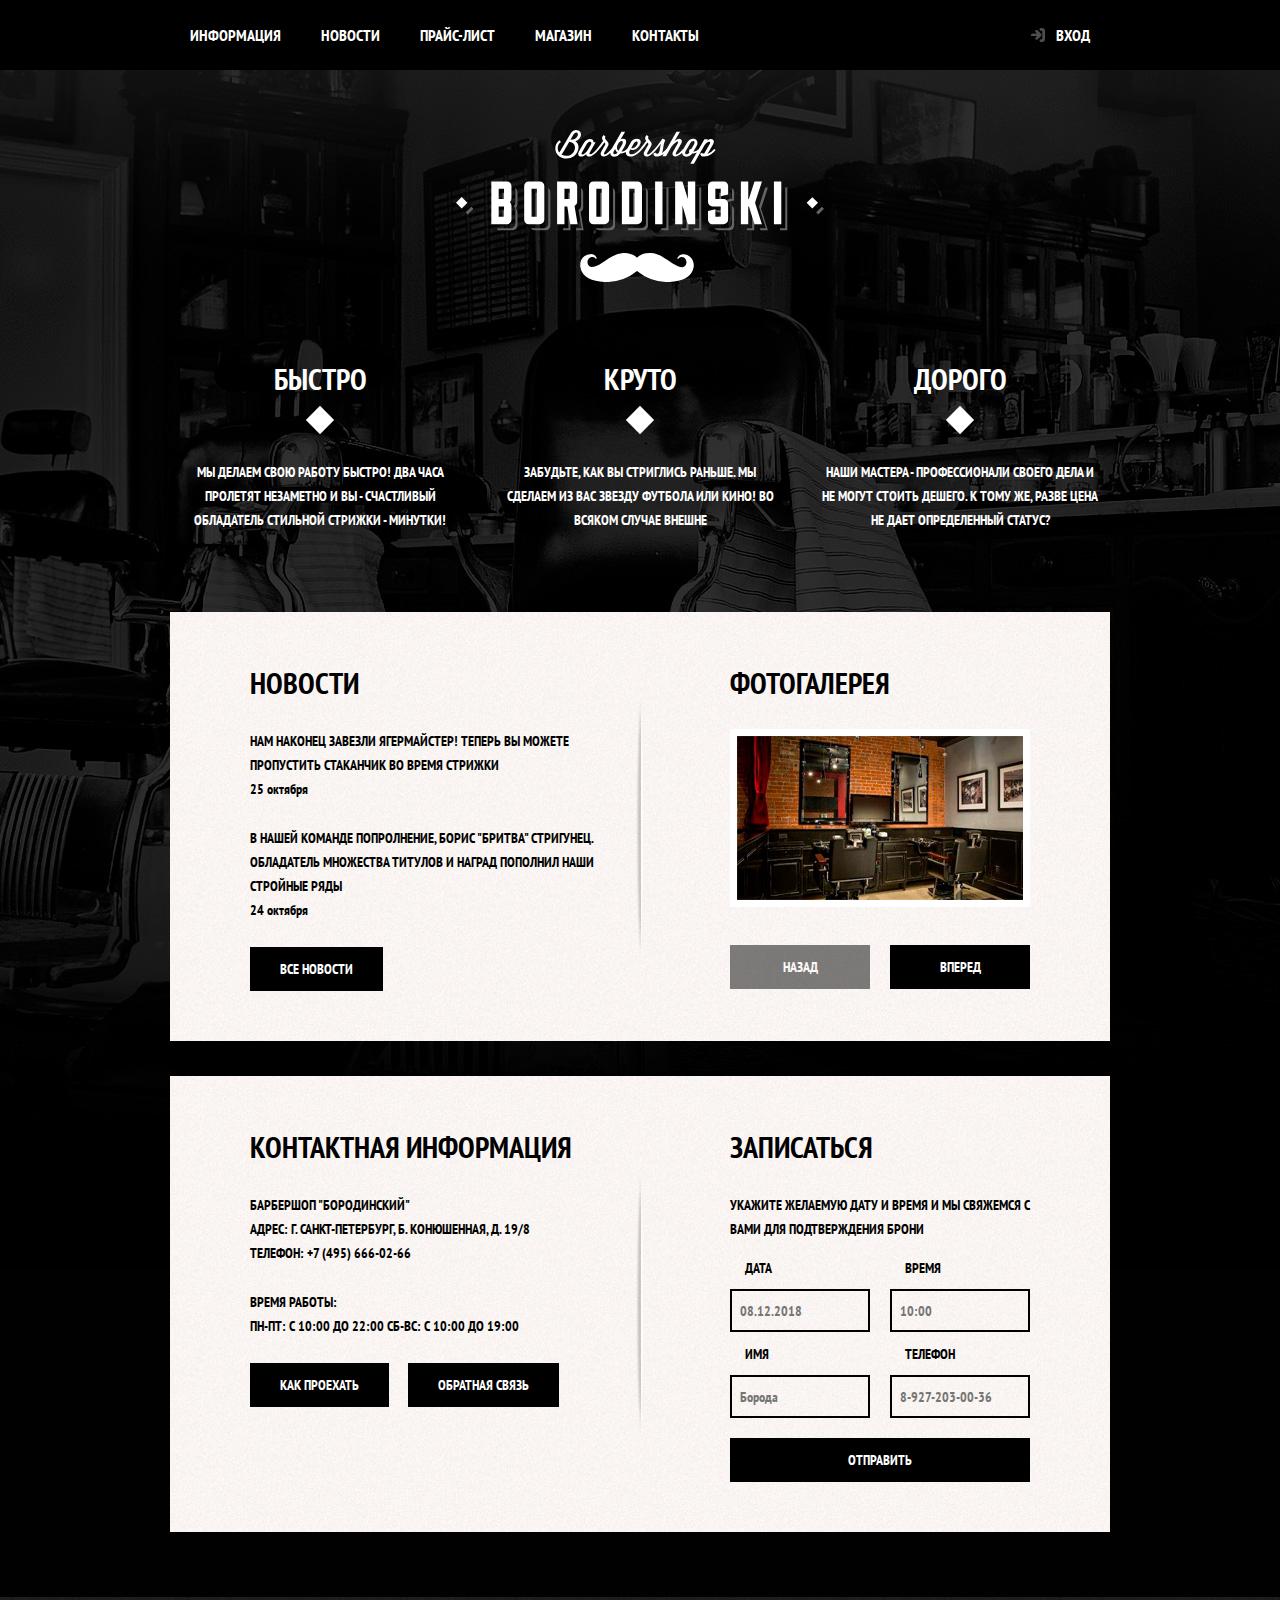
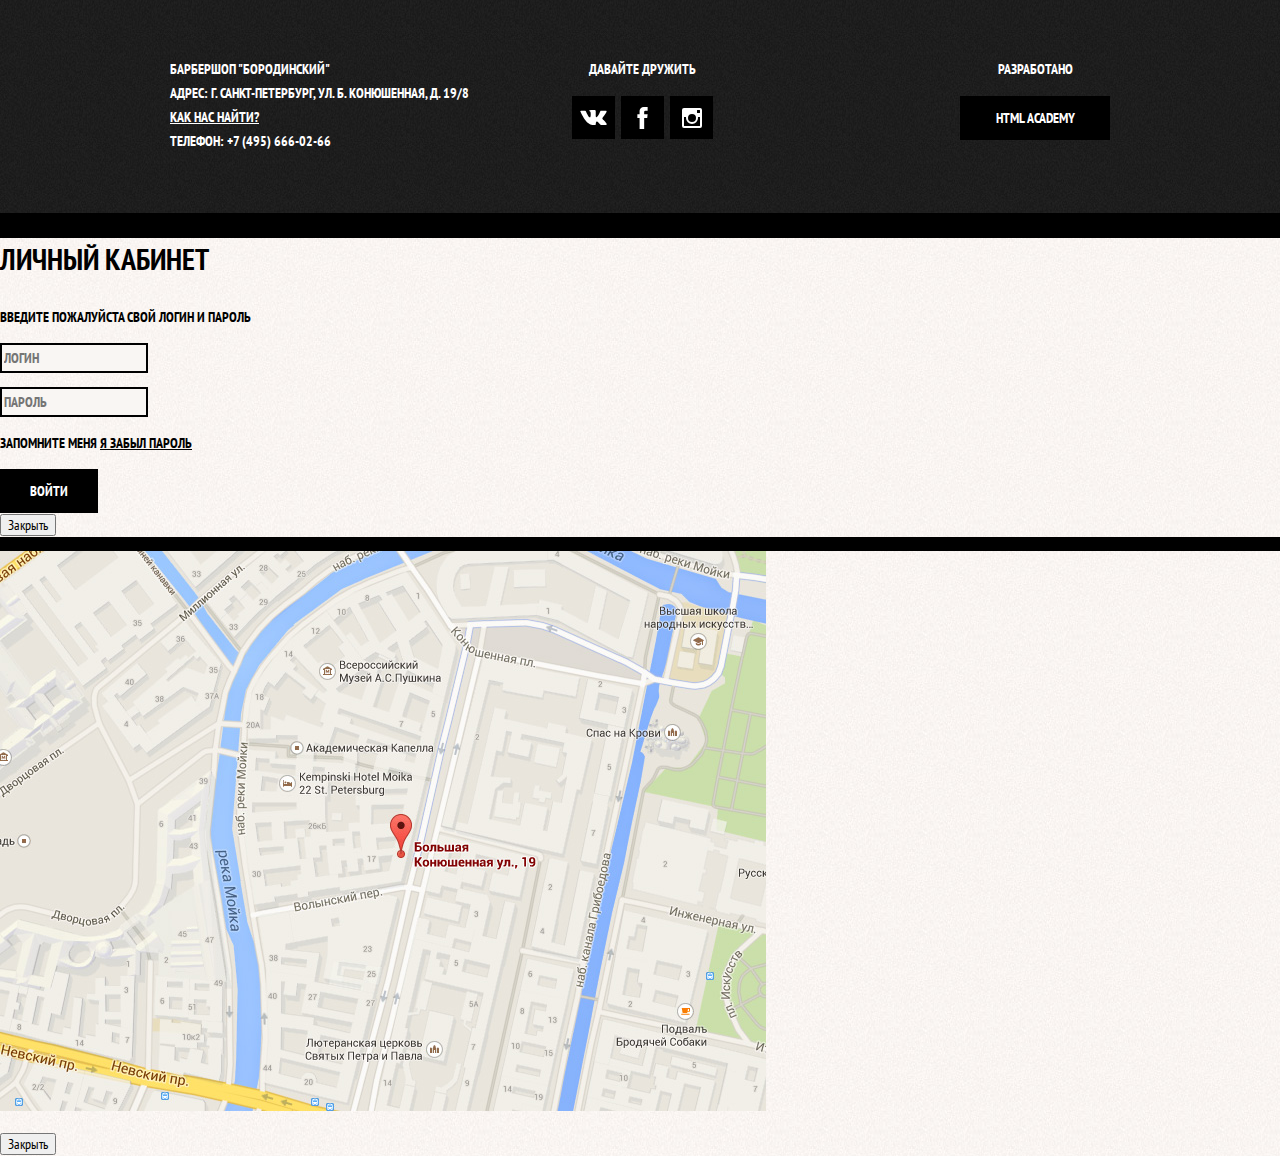
==== commit 43236b17: "its all" ====
--- a/index.html
+++ b/index.html
@@ -23,7 +23,7 @@
                     <li><a href="#">Контакты</a></li>
                 </ul>
                 <ul class="user-nav-list">
-                    <li class="login-link">
+                    <li>
                         <a class="login-link" href="login.html">Вход</a>
                     </li>
                 </ul>
@@ -71,11 +71,13 @@
         </section>
         <section class="gallery">
             <h2>Фотогалерея</h2>
-            <figure class="gallery-content">
-                <a href="#"><img src="img/studio.jpg" width="286" height="164" alt="Интерьев"></a>
-            </figure>
-            <button class="button gallery-button gallery-button-back" type="button">Назад</button>
-            <button class="button gallery-button gallery-button-next" type="button">Вперед</button>
+            <div class="gallery-container">
+                <figure class="gallery-content">
+                    <a href="#"><img src="img/studio.jpg" width="286" height="164" alt="Интерьев"></a>
+                </figure>
+                <button class="button gallery-button gallery-button-back" type="button" disabled>Назад</button>
+                <button class="button gallery-button gallery-button-next" type="button">Вперед</button>
+            </div>
         </section>
     </div>
     <div class="index-column">
@@ -92,7 +94,7 @@
                 СБ-ВС: с 10:00 до 19:00
             </p>
             <a class="button way" href="#">Как проехать</a>
-            <a class="button fitback" href="">Обратная связь</a>
+            <a class="button feedback" href="">Обратная связь</a>
         </section>
         <section class="appointment">
             <h2>Записаться</h2>
@@ -131,9 +133,29 @@
         </p>
         <div class="footer-social">
             <b>Давайте дружить</b>
-            <a class="social-button vk" href="#">Вконтакте</a>
-            <a class="social-button fb" href="#">FaceBook</a>
-            <a class="social-button inst" href="#">Instagramm</a>
+            <ul>
+                <li>
+                    <a class="social-button vk" href="#"><span class="visually-hidden">Вконтакте</span>
+                        <svg xmlns="http://www.w3.org/2000/svg" width="27" height="15" viewBox="0 0 26.14 14.91">
+                            <path d="M26 13.47l-.09-.17a13.55 13.55 0 0 0-2.6-3q-.87-.83-1.1-1.12A1 1 0 0 1 22 8a10.27 10.27 0 0 1 1.22-1.78l.88-1.16q2.35-3.13 2-4L26 .94a.8.8 0 0 0-.4-.22 2.14 2.14 0 0 0-.87 0h-3.92a.51.51 0 0 0-.27 0h-.3a.6.6 0 0 0-.15.14.93.93 0 0 0-.14.24 22.22 22.22 0 0 1-1.46 3.06q-.5.84-.93 1.46a7 7 0 0 1-.71.91 4.94 4.94 0 0 1-.52.47q-.23.18-.35.15l-.23-.05a.9.9 0 0 1-.31-.33 1.49 1.49 0 0 1-.16-.53V1.6a3.14 3.14 0 0 0 0-.62 2.12 2.12 0 0 0-.14-.44.73.73 0 0 0-.28-.33 1.57 1.57 0 0 0-.46-.18A9 9 0 0 0 12.57 0a8.93 8.93 0 0 0-3.25.33 1.83 1.83 0 0 0-.52.41q-.25.3-.07.33a1.67 1.67 0 0 1 1.16.59l.08.16a2.6 2.6 0 0 1 .19.63 6.32 6.32 0 0 1 .12 1 10.59 10.59 0 0 1 0 1.7q-.07.71-.13 1.1a2.21 2.21 0 0 1-.18.64 2.69 2.69 0 0 1-.16.3l-.07.07a1 1 0 0 1-.37.07.86.86 0 0 1-.46-.19 3.27 3.27 0 0 1-.56-.52 7 7 0 0 1-.66-.93q-.37-.6-.76-1.42l-.22-.39q-.2-.38-.56-1.11t-.62-1.43A.9.9 0 0 0 5.2.9h-.07a.93.93 0 0 0-.22-.16A1.44 1.44 0 0 0 4.6.65L.87.68A1 1 0 0 0 .1.94L0 1a.44.44 0 0 0 0 .22 1.08 1.08 0 0 0 .08.37Q.9 3.53 1.86 5.31t1.66 2.87Q4.23 9.27 5 10.24t1 1.24l.37.41.34.33a8.06 8.06 0 0 0 1 .78 16.34 16.34 0 0 0 1.4.9 7.6 7.6 0 0 0 1.79.72 6.19 6.19 0 0 0 2 .22h1.57a1.08 1.08 0 0 0 .72-.3l.05-.07a.9.9 0 0 0 .1-.25 1.38 1.38 0 0 0 0-.37 4.48 4.48 0 0 1 .09-1.05 2.77 2.77 0 0 1 .23-.71 1.74 1.74 0 0 1 .29-.4 1.19 1.19 0 0 1 .23-.2h.11a.86.86 0 0 1 .77.21 4.52 4.52 0 0 1 .83.79q.39.47.93 1.05a6.41 6.41 0 0 0 1 .87l.27.16a3.31 3.31 0 0 0 .71.3 1.53 1.53 0 0 0 .76.07l3.48-.05a1.58 1.58 0 0 0 .8-.17.68.68 0 0 0 .34-.37 1.06 1.06 0 0 0 0-.46 1.71 1.71 0 0 0-.1-.36z" fill="#fff"/>
+                        </svg>
+                    </a>
+                </li>
+                <li>
+                    <a class="social-button fb" href="#"><span class="visually-hidden">FaceBook</span>
+                        <svg xmlns="http://www.w3.org/2000/svg" width="19" height="22" viewBox="0 0 10.15 21.74">
+                            <path d="M3.34 1.12A4.77 4.77 0 0 1 6.53 0h3.61v3.81H7.81a1.07 1.07 0 0 0-1.09.83v2.55h3.42c-.08 1.23-.24 2.45-.41 3.67h-3v10.87H2.21V10.86H0V7.21h2.19V3.66a3.83 3.83 0 0 1 1.15-2.54z" fill="#fff"/>
+                        </svg>
+                    </a>
+                </li>
+                <li>
+                    <a class="social-button inst" href="#"><span class="visually-hidden">Instagramm</span>
+                        <svg xmlns="http://www.w3.org/2000/svg" width="20" height="20" viewBox="0 0 20 20">
+                            <path d="M18 0H2a2 2 0 0 0-2 2v16a2 2 0 0 0 2 2h16a2 2 0 0 0 2-2V2a2 2 0 0 0-2-2zm-8 6a4 4 0 1 1-4 4 4 4 0 0 1 4-4zM2.5 18a.47.47 0 0 1-.5-.5V9h2.1a3.4 3.4 0 0 0-.1 1 6 6 0 1 0 12 0 3.4 3.4 0 0 0-.1-1H18v8.5a.47.47 0 0 1-.5.5zM18 4.5a.47.47 0 0 1-.5.5h-2a.47.47 0 0 1-.5-.5v-2a.47.47 0 0 1 .5-.5h2a.47.47 0 0 1 .5.5z" fill="#fff"/>
+                        </svg>
+                    </a>
+                </li>
+            </ul>
         </div>
         <p class="footer-copyright">
             <b>Разработано</b>
--- a/css/style.css
+++ b/css/style.css
@@ -44,9 +44,34 @@
     margin-left: auto;
 }
 
-a { text-decoration: none; }
+a {
+    text-decoration: none;
+}
+
+img {
+    max-width: 100%;
+    height: auto;
+}
+
+.visually-hidden:not(:focus):not(:active),
+input[type="checkbox"].visually-hidden,
+input[type="radio"].visually-hidden {
+    position: absolute;
+    width: 1px;
+    height: 1px;
+    margin: -1px;
+    padding: 0;
+    border: 0;
+    white-space: nowrap;
+    clip-path: inset(100%);
+    clip: rect(0 0 0 0);
+    overflow: hidden;
+}
 
 .button {
+    display: inline-block;
+    padding: 10px 30px;
+    margin-right: 16px;
     font: inherit;
     text-align: center;
     color: #ffffff;
@@ -62,6 +87,13 @@
     background-color: #663d15;
 }
 
+.button.disabled,
+.button:disabled {
+    cursor: default;
+    opacity: 0.5;
+    background-color: #000000;
+}
+
 .main-header {
     margin-bottom: 75px;
 }
@@ -96,10 +128,11 @@
     font-size: 16px;
     line-height: 20px;
     color: #ffffff;
-    background-color: #000000;
 }
 
 .main-nav-list {
+    display: flex;
+    flex-wrap: wrap;
     width: 620px;
     margin: 0;
     padding: 0;
@@ -107,14 +140,40 @@
 }
 
 .user-nav-list {
-    width: 140px;
-    margin: 0;
-    padding: 0;
-    list-style: none;
+    display: flex;
+    max-width: 140px;
+    margin: 0;
+    padding: 0;
+    list-style: none;
+}
+
+.user-nav-list .login-link {
+    position: relative;
+    padding-left: 50px;
+}
+
+.login-link::before {
+    position: absolute;
+    top: 27px;
+    left: 24px;
+    content: "";
+    width: 16px;
+    height: 18px;
+    background: url("../img/login.svg") no-repeat 0 0;
+    opacity: 0.3;
+}
+
+.login-link:hover::before,
+.login-link:focus::before,
+.login-link:active::before {
+    opacity: 1;
 }
 
 .main-nav-list a,
 .user-nav-list a {
+    display: block;
+    padding: 25px 20px;
+    vertical-align: middle;
     color: #ffffff;
 }
 
@@ -143,8 +202,27 @@
 }
 
 .advantage-item h3 {
+    position: relative;
+    margin: 0;
+    margin-bottom: 60px;
     font-size: 30px;
     line-height: 42px;
+}
+
+.advantage-item h3::after {
+    content: "";
+    position: absolute;
+    bottom: -30px;
+    left: 50%;
+    margin-left: -10px;
+    width: 20px;
+    height: 20px;
+    transform: rotate(45deg);
+    background-color: #ffffff;
+}
+
+.advantage-item p {
+    margin: 0 10px;
 }
 
 .index-column {
@@ -156,12 +234,16 @@
     color: #000000;
 
     background-color: #f8f5f2;
-    background-image: url("../img/pattern-light.jpg");
-    background-position: 0 0;
-    background-repeat: repeat;
+    background-image:
+            url("../img/vertical-line.png"),
+            url("../img/pattern-light.jpg");
+    background-position: center, 0 0;
+    background-repeat: no-repeat, repeat;
 }
 
 .index-column h2 {
+    margin: 0;
+    margin-bottom: 25px;
     font-size: 30px;
     line-height: 42px;
 }
@@ -175,27 +257,97 @@
 }
 
 .news-list {
-    list-style: none;
+    margin: 0;
+    margin-bottom: 25px;
+    padding: 0;
+    list-style: none;
+}
+
+.news-item {
+    margin-bottom: 25px;
+}
+
+.news-item p {
+    margin: 0;
 }
 
 .news-item time {
     text-transform: none;
 }
 
+.gallery-container {
+    position: relative;
+    height: 260px;
+}
+
 .gallery-content {
+    height: 164px;
+    margin: 0;
     background-color: #e5e5e5;
     border: 7px solid #ffffff;
 }
 
+.gallery-content img {
+    width: 286px;
+    height: 164px;
+}
+
+.gallery-button {
+    position: absolute;
+    bottom: 0;
+    box-sizing: border-box;
+    width: 140px;
+    margin: 0;
+}
+
+.gallery-button-back {
+    left: 0;
+}
+
+.gallery-button-next {
+    right: 0;
+}
+
 .contact-info {
     width: 380px;
 }
 
+.contact-info p {
+    margin: 0;
+    margin-bottom: 25px;
+}
+
 .appointment {
     width: 300px;
 }
 
+.appointment-info {
+    margin: 0;
+    margin-bottom: 15px;
+}
+
+.appointment-form {
+    display: flex;
+    flex-wrap: wrap;
+    justify-content: space-between;
+}
+
+.appointment-item {
+    width: 140px;
+    margin: 0;
+    margin-bottom: 10px;
+}
+
+.appointment-item label {
+    display: block;
+    margin-bottom: 9px;
+    margin-left: 15px;
+}
+
 .appointment-item input {
+    box-sizing: border-box;
+    width: 140px;
+    padding: 8px 15px 7px 8px;
     font: inherit;
     background-color: transparent;
     border: 2px solid #000000;
@@ -205,6 +357,47 @@
     border-color: #663d15;
 }
 
+.appointment-form .button {
+    margin-top: 10px;
+    margin-right: 0;
+    display: block;
+    width: 100%;
+}
+
+.footer-social b {
+    display: block;
+    margin-bottom: 15px;
+}
+
+.footer-social ul {
+    display: flex;
+    flex-wrap: wrap;
+    justify-content: space-between;
+    margin: 0 auto;
+    padding: 0;
+    width: 141px;
+    list-style: none;
+}
+
+.social-button {
+    display: flex;
+    justify-content: center;
+    align-items: center;
+    width: 43px;
+    height: 43px;
+    background-color: #000000;
+}
+
+.social-button:hover,
+.social-button:focus {
+    background-color: #ffffff;
+}
+
+.social-button:hover path,
+.social-button:focus path {
+    fill: #000000;
+}
+
 .page-title {
     font-size: 30px;
     line-height: 42px;
@@ -214,10 +407,33 @@
 }
 
 .breadcrumbs {
+    display: flex;
+    justify-content: flex-start;
+    flex-wrap: wrap;
     margin: 0;
     padding: 0;
     margin-bottom: 50px;
     list-style: none;
+}
+
+.breadcrumbs li {
+    position: relative;
+    margin-right: 42px;
+}
+
+.breadcrumbs li:last-child {
+    margin-right: 0;
+}
+
+.breadcrumbs li::after {
+    content: "";
+    width: 8px;
+    height: 8px;
+    position: absolute;
+    top: 7px;
+    right: -25px;
+    background-color: #000000;
+    transform: rotate(45deg);
 }
 
 .breadcrumbs a {
@@ -233,6 +449,10 @@
     color: #aba9a7;
 }
 
+.breadcrumbs-current::after {
+    display: none;
+}
+
 .catalog-columns {
     display: flex;
     justify-content: space-between;
@@ -244,16 +464,80 @@
 
 .filter fieldset {
     border: none;
+    padding: 0;
+    margin: 0;
+    margin-bottom: 30px;
+}
+
+.filter fieldset:first-child {
+    margin-bottom: 35px;
 }
 
 .filter legend {
+    margin-bottom: 26px;
     font-size: 24px;
     line-height: 30px;
 }
 
 .filter ul {
+    margin: 0;
+    padding: 0;
     list-style: none;
     line-height: 18px;
+}
+
+.filter-option {
+    margin-bottom: 19px;
+    padding-left: 45px;
+}
+
+.filter-option label {
+    position: relative;
+    display: block;
+    cursor: pointer;
+    user-select: none;
+}
+
+.filter-input-checkbox + label::before {
+    content: "";
+    position: absolute;
+    left: -42px;
+    top: 0;
+    width: 16px;
+    height: 16px;
+    border: 2px solid #000000;
+}
+
+.filter-input-checkbox:checked + label::after {
+    content: "";
+    position: absolute;
+    top: 4px;
+    left: -38px;
+    width: 12px;
+    height: 12px;
+    background: url("../img/cross.svg") no-repeat 0 0;
+}
+
+.filter-input-radio + label::before {
+    content: "";
+    position: absolute;
+    left: -42px;
+    top: -1px;
+    width: 16px;
+    height: 16px;
+    border: 2px solid #000000;
+    border-radius: 50%;
+}
+
+.filter-input-radio:checked + label::after {
+    content: "";
+    position: absolute;
+    top: 5px;
+    left: -36px;
+    width: 8px;
+    height: 8px;
+    background-color: #000000;
+    border-radius: 50%;
 }
 
 .filter-input:hover + label,
@@ -296,37 +580,69 @@
 }
 
 .catalog-item a {
+    display: flex;
+    flex-direction: column;
     color: #000000;
 }
 
 .catalog-item h3 {
+    margin: 17px 15px 12px 16px;
+    order: 1;
     font-size: 14px;
     line-height: 18px;
 }
 
 .catalog-category {
+    display: block;
     text-transform: none;
 }
 
+.catalog-item-image {
+    width: 220px;
+    height: 165px;
+    margin: 0;
+}
+
+.product-info .catalog-item-price {
+    display: flex;
+    margin-bottom: 63px;
+}
+
 .catalog-item-price b {
+    width: 112px;
+    padding: 13px 36px 11px 36px;
     font-size: 14px;
-    line-height: 18px;
+    line-height: 20px;
     text-align: center;
     background-color: #e5e5e5;
+    box-sizing: border-box;
 }
 
 .catalog-item-price .button {
-    color: #ffffff;
-    line-height: 18px;
+    padding-left: 17px;
+    padding-right: 17px;
+    margin-right: 0;
 }
 
 .pagination-list {
-    margin: 0;
-    padding: 0;
-    list-style: none;
+    display: flex;
+    flex-wrap: wrap;
+    margin: 0;
+    padding: 0;
+    list-style: none;
+}
+
+.pagination-item {
+    margin-right: 7px;
+}
+
+.pagination-item:last-child {
+    margin-right: 0;
 }
 
 .pagination-item a {
+    display: block;
+    padding: 10px 19px;
     color: #ffffff;
     background-color: #000000;
 }
@@ -354,20 +670,49 @@
 }
 
 .product-photo-list {
+    display: flex;
+    margin: 0;
+    padding: 0;
     list-style: none;
 }
 
 .product-photo-list li {
+    width: 140px;
+    height: 149px;
+    margin-right: 20px;
     box-shadow: 0 0 10px 2px rgba(0, 0, 0, 0.1);
 }
 
+.product-photo-list li:nth-child(3n) {
+    margin-right: 0;
+}
+
 .product-photo-full {
+    width: 460px;
+    height: 498px;
+    margin: 0;
+    margin-bottom: 20px;
     box-shadow: 0 0 10px 2px rgba(0, 0, 0, 0.1);
+}
+
+.product-description {
+    display: flex;
+    justify-content: space-between;
+    padding-right: 10px;
+    margin-bottom: 30px;
+}
+
+.product-description p {
+    width: 200px;
 }
 
 .product-article {
     text-align: right;
     color: #aeaeae;
+}
+
+.product-info .product-text {
+    margin-bottom: 35px;
 }
 
 .catalog-item-price b {
@@ -416,16 +761,41 @@
 }
 
 .product-info {
+    padding-top: 23px;
     width: 390px;
 }
 
+.product-info p {
+    margin: 0;
+}
+
 .product-info h3 {
+    margin: 0;
+    margin-bottom: 27px;
     font-size: 24px;
     line-height: 30px;
 }
 
 .product-info ul {
-    list-style: none;
+    margin: 0;
+    padding: 0;
+    list-style: none;
+}
+
+.product-info li {
+    position: relative;
+    padding-left: 23px;
+}
+
+.product-info li::before {
+    content: "";
+    position: absolute;
+    top: 7px;
+    left: 2px;
+    width: 8px;
+    height: 8px;
+    background-color: #000000;
+    transform: rotate(45deg);
 }
 
 .price-tagline {
@@ -509,6 +879,16 @@
     text-align: center;
 }
 
+.footer-copyright b {
+    display: block;
+    margin-bottom: 15px;
+}
+
+.footer-copyright .button {
+    display: block;
+    margin-right: 0;
+}
+
 .footer-copyright .button:hover,
 .footer-copyright .button:focus {
     color: #000000;
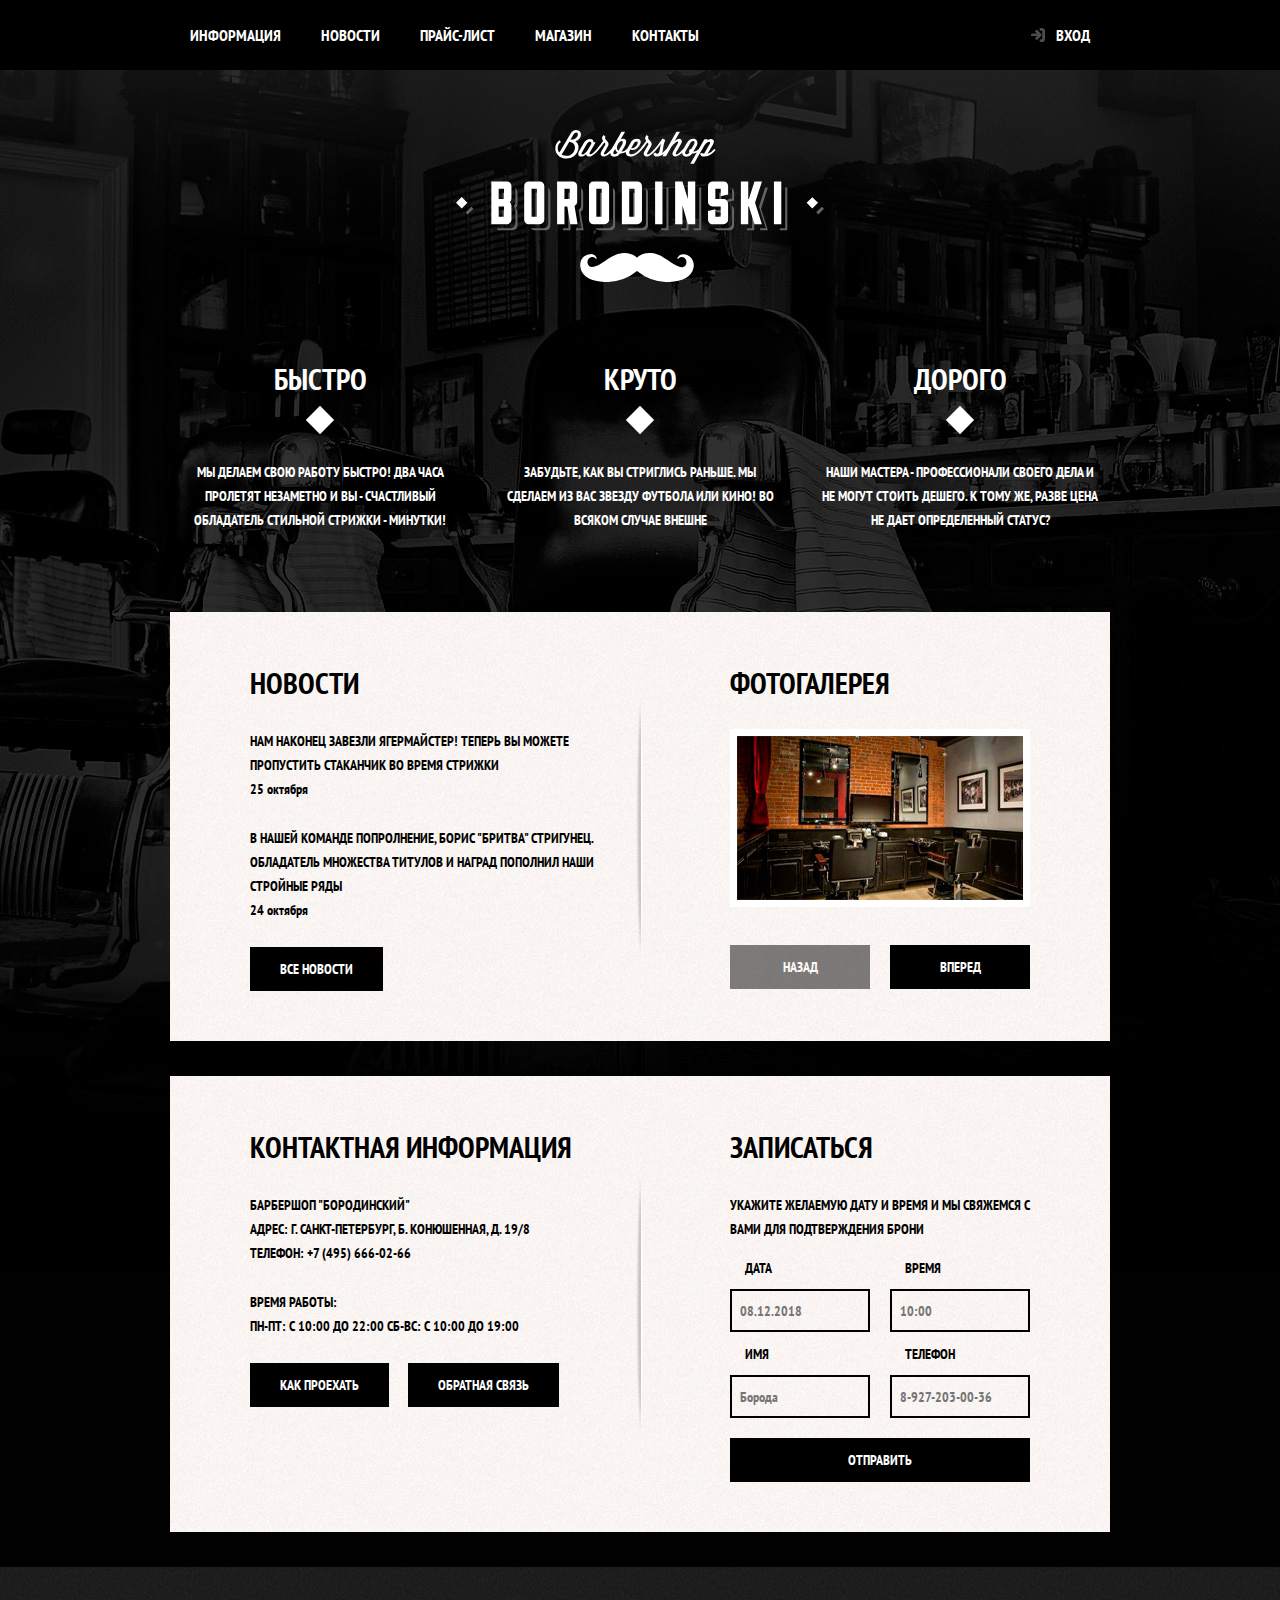
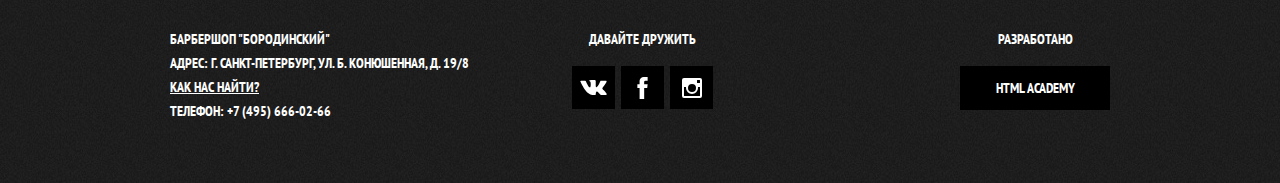
==== commit 2130c580: "Its OVER!!!" ====
--- a/index.html
+++ b/index.html
@@ -166,20 +166,18 @@
 <section class="modal modal-login">
     <h2>Личный кабинет</h2>
     <p>Введите пожалуйста свой логин и пароль</p>
-    <!-- Здесь будет форма логина -->
     <form class="login-form" action="https://echo.htmlacademy.ru" method="post">
-        <p>
+        <p class="modal-description">
             <label class="visually-hidden" for="user-login">Логин</label>
-            <input class="login-icon-user" type="text" id="user-login" name="login" value="" placeholder="Логин">
+            <input class="login-icon-user" type="text" id="user-login" name="login" placeholder="Логин">
         </p>
         <p>
             <label class="visually-hidden" for="user-password">Пароль</label>
-            <input class="login-icon-password" type="password" id="user-password" name="password" value=""
-                   placeholder="Пароль">
+            <input class="login-icon-password" type="password" id="user-password" name="password" placeholder="Пароль">
         </p>
-        <p class="login-password-info">
+        <p class="login-help">
             <label class="login-checkbox">
-                <input class="visually-hidden" type="checkbox" id="login-password-info" name="remember">
+                <input class="visually-hidden" type="checkbox" name="remember">
                 <span class="checkbox-indicator"></span>
                 Запомните меня
             </label>
--- a/css/style.css
+++ b/css/style.css
@@ -130,6 +130,29 @@
     color: #ffffff;
 }
 
+.site-navigation-current {
+    position: relative;
+}
+
+.site-navigation-current a[href] {
+    background-color: #000000;
+}
+
+.site-navigation-current a:not([href]) {
+    pointer-events: none;
+
+}
+
+.site-navigation-current::after {
+    content: "";
+    position: absolute;
+    right: 20px;
+    bottom: 0;
+    left: 20px;
+    height: 5px;
+    background-color: #ffffff;
+}
+
 .main-nav-list {
     display: flex;
     flex-wrap: wrap;
@@ -454,9 +477,12 @@
 }
 
 .catalog-columns {
+    margin-bottom: 75px;
     display: flex;
     justify-content: space-between;
 }
+
+/* Filter */
 
 .filter {
     width: 180px;
@@ -592,6 +618,10 @@
     line-height: 18px;
 }
 
+.catalog-item h3:hover {
+    color: #663d15;
+}
+
 .catalog-category {
     display: block;
     text-transform: none;
@@ -608,9 +638,13 @@
     margin-bottom: 63px;
 }
 
+.catalog-item .catalog-item-price {
+    display: flex;
+}
+
 .catalog-item-price b {
     width: 112px;
-    padding: 13px 36px 11px 36px;
+    padding: 13px 25px 11px;
     font-size: 14px;
     line-height: 20px;
     text-align: center;
@@ -619,9 +653,11 @@
 }
 
 .catalog-item-price .button {
-    padding-left: 17px;
-    padding-right: 17px;
+    width: 50px;
+    padding: 13px 18px 11px;
     margin-right: 0;
+    line-height: 20px;
+    color: #ffffff;
 }
 
 .pagination-list {
@@ -715,119 +751,184 @@
     margin-bottom: 35px;
 }
 
-.catalog-item-price b {
-    line-height: 20px;
+.product-info {
+    width: 390px;
+    padding-top: 23px;
+}
+
+.product-info h3 {
+    margin: 0;
+    margin-bottom: 27px;
+
+    font-size: 24px;
+    line-height: 30px;
+}
+
+.product-info ul {
+    margin: 0;
+    padding: 0;
+
+    list-style: none;
+}
+
+.product-info li {
+    position: relative;
+
+    padding-left: 23px;
+}
+
+.product-info li::before {
+    content: "";
+
+    position: absolute;
+    top: 7px;
+    left: 2px;
+
+    width: 8px;
+    height: 8px;
+
+    background-color: #000000;
+
+    transform: rotate(45deg);
+}
+
+/*Price list*/
+
+.inner-content {
+    margin-bottom: 75px;
+}
+
+.inner-content h2 {
+    margin-top: 60px;
+    margin-bottom: 30px;
+    font-size: 24px;
+    line-height: 30px;
+}
+
+.inner-content h3 {
+    margin-top: 60px;
+    margin-bottom: 30px;
+    font-size: 20px;
+    line-height: 24px;
+}
+
+.inner-content .big-heading {
+    display: flex;
+    align-items: center;
+    margin-top: 55px;
+    margin-bottom: 65px;
+    font-size: 48px;
+    line-height: 48px;
     text-align: center;
-    background-color: #e5e5e5;
-}
-
-.price-column {
+}
+
+.inner-content p {
+    margin: 14px 0;
+}
+
+.short-text {
+    padding-right: 80px;
+}
+
+.inner-content h2 +h3 {
+    margin-top: 30px;
+}
+
+.big-heading::before,
+.big-heading::after {
+    content: "";
+    flex: 1 0;
+    width: 50px;
+    height: 2px;
+    background: #000000;
+}
+
+.big-heading::before {
+    margin-right: 25px;
+}
+
+.big-heading::after {
+    margin-left: 25px;
+}
+
+.inner-columns {
     display: flex;
     flex-wrap: wrap;
     justify-content: space-between;
-}
-
-.price-product {
-    width: 240px;
-    margin-bottom: 65px;
-    order: 1;
-}
-
-.price-list {
+    margin: 60px 0;
+}
+
+.inner-column-left,
+.inner-column-right {
     width: 460px;
-    order: 2;
-}
-
-.about-us {
-    margin-bottom: 30px;
-    order: 3;
-}
-
-.about-us-wrapper {
-    display: flex;
-}
-
-.about-us-left {
-    width: 390px;
-    margin: 0;
-    padding: 0;
-    margin-right: 90px;
-}
-
-.about-us-right {
-    width: 390px;
-    margin: 0;
-    padding: 0;
-}
-
-.product-info {
-    padding-top: 23px;
-    width: 390px;
-}
-
-.product-info p {
-    margin: 0;
-}
-
-.product-info h3 {
-    margin: 0;
-    margin-bottom: 27px;
-    font-size: 24px;
-    line-height: 30px;
-}
-
-.product-info ul {
-    margin: 0;
-    padding: 0;
-    list-style: none;
-}
-
-.product-info li {
+}
+
+.inner-column-left *:first-child,
+.inner-column-right *:first-child {
+    margin-top: 0;
+}
+
+.inner-column-left *:last-child,
+.inner-column-right *:last-child {
+    margin-bottom: 0;
+}
+
+.inner-columns > h2:first-child {
+    width: 460px;
+    margin-top: 0;
+    margin-right: calc(100% - 460px);
+}
+
+.custom-list-1 {
+    margin: 14px 0;
+    padding: 0;
+    list-style: none;
+}
+
+.custom-list-1 li {
     position: relative;
-    padding-left: 23px;
-}
-
-.product-info li::before {
-    content: "";
-    position: absolute;
-    top: 7px;
-    left: 2px;
+    margin-bottom: 15px;
+    padding-left: 20px;
+}
+
+.custom-list-1 li::before {
+    content: "";
+    position: absolute;
+    top: 8px;
+    left: 0;
     width: 8px;
     height: 8px;
     background-color: #000000;
     transform: rotate(45deg);
 }
 
-.price-tagline {
-    margin-bottom: 70px;
-    font-size: 48px;
-    line-height: 48px;
-}
-
-.price-tagline p {
+.inner-content table {
+    border-collapse: collapse;
+}
+
+.custom-table-1 {
+    width: 100%;
+}
+
+.custom-table-1 td {
+    width: 50%;
+}
+
+.custom-table-1 td:last-child {
     text-align: center;
-    margin: 0;
-    padding: 0;
-}
-
-.price-products-list {
-    margin: 0;
-    padding: 0;
-    list-style: none;
-}
-
-.price-headlines {
-    font-size: 24px;
-    line-height: 30px;
-    margin: 0;
-    padding: 0;
-    margin-bottom: 35px;
-}
+}
+
+.inner-content td {
+    padding: 10px 15px;
+    border: 2px solid #000000;
+}
+
+/*End price list*/
 
 .main-footer {
     width: 100%;
     color: #ffffff;
-    margin-top: 65px;
+
     padding: 60px 0;
     background-color: #232323;
     background-image: url("../img/dark-pattern.jpg");
@@ -835,10 +936,6 @@
     background-repeat: repeat;
 }
 
-.inner-page .main-footer {
-    margin-top: 45px;
-}
-
 .main-footer .container {
     display: flex;
 }
@@ -896,29 +993,79 @@
 }
 
 .modal {
+    position: fixed;
     color: #000000;
     background-color: #f8f3f0;
     background-image: url("../img/pattern-light.jpg");
     background-position: 0 0;
     background-repeat: repeat;
-}
-
-.modal h2 {
+    box-shadow: 0 30px 50px rgba(0, 0, 0, 0.7);
+}
+
+.modal-login {
+    display: none;
+    top: 120px;
+    left: 50%;
+    margin-left: -230px;
+    /*Этот отрицательный маргин цендрует окно по середите, берется ширина + паддинги слева и право и делится на 2*/
+    width: 300px;
+    padding: 50px 80px;
+}
+
+.modal-login h2 {
+    margin: 0;
+    margin-bottom: 20px;
     font-size: 30px;
     line-height: 42px;
 }
 
+.modal-description {
+    margin: 0;
+    margin-bottom: 10px;
+}
+
+.login-form p {
+    margin: 0;
+    margin-bottom: 10px;
+}
+
 .login-form input[type="text"],
 .login-form input[type="password"] {
+    box-sizing: border-box;
+    width: 300px;
+    padding: 10px 15px;
+    padding-right: 40px;
     font: inherit;
     color: #000000;
     text-transform: uppercase;
+
     background-color: #f9f6f3;
     border: 2px solid #000000;
 }
 
 .login-form input:focus {
     border-color: #663d15;
+}
+
+.login-icon-user {
+    background: url("../img/user.svg") no-repeat 270px center;
+}
+
+.login-icon-password {
+    background: url("../img/lock.svg") no-repeat 270px center;
+}
+
+.login-form .login-help {
+    display: flex;
+    flex-wrap: wrap;
+    justify-content: space-between;
+    margin: 15px 0;
+}
+
+.login-checkbox {
+    position: relative;
+    padding-left: 30px;
+    cursor: pointer;
 }
 
 .login-checkbox:hover,
@@ -926,6 +1073,40 @@
     color: #663d15;
 }
 
+.login-checkbox input[type="checkbox"] + .checkbox-indicator {
+    position: absolute;
+    top: 0;
+    left: 0;
+    width: 17px;
+    height: 17px;
+    border: 2px solid #000000;
+}
+
+.login-checkbox input[type="checkbox"]:focus + .checkbox-indicator {
+    border-color: #663d15;
+    outline: thin dotted;
+    outline: 5px auto -webkit-focus-ring-color;
+}
+
+.login-checkbox input[type="checkbox"]:checked + .checkbox-indicator::before,
+.login-checkbox input[type="checkbox"]:checked + .checkbox-indicator::after {
+    content: "";
+    position: absolute;
+    top: 8px;
+    left: 1px;
+    width: 15px;
+    height: 2px;
+    background-color: #000000;
+}
+
+.login-checkbox input[type="checkbox"]:checked + .checkbox-indicator::before {
+    transform: rotate(45deg);
+}
+
+.login-checkbox input[type="checkbox"]:checked + .checkbox-indicator::after {
+    transform: rotate(-45deg);
+}
+
 .restore {
     color: #000000;
     text-decoration: underline;
@@ -936,8 +1117,59 @@
     text-decoration: none;
 }
 
-
-
-
-
-
+.login-form .button {
+    width: 100%;
+    margin-right: 0;
+}
+
+.modal-map {
+    display: none;
+    top: 50%;
+    left: 50%;
+    width: 766px;
+    height: 560px;
+    margin-top: -280px;
+    margin-left: -390px;
+    border: 7px solid white;
+}
+
+.modal-map p {
+    margin: 0;
+}
+
+.modal-close {
+    position: absolute;
+    top: 0;
+    right: -34px;
+    width: 22px;
+    height: 22px;
+    font-size: 0;
+    border: none;
+    cursor: pointer;
+    background-color: transparent;
+}
+
+.modal-close::before,
+.modal-close::after {
+    content: "";
+    position: absolute;
+    top: 10px;
+    left: 2px;
+    width: 19px;
+    height: 3px;
+    background-color: #d0d0d0;
+}
+
+.modal-close::before {
+    transform: rotate(45deg);
+}
+
+.modal-close::after {
+    transform: rotate(-45deg);
+}
+
+
+
+
+
+
